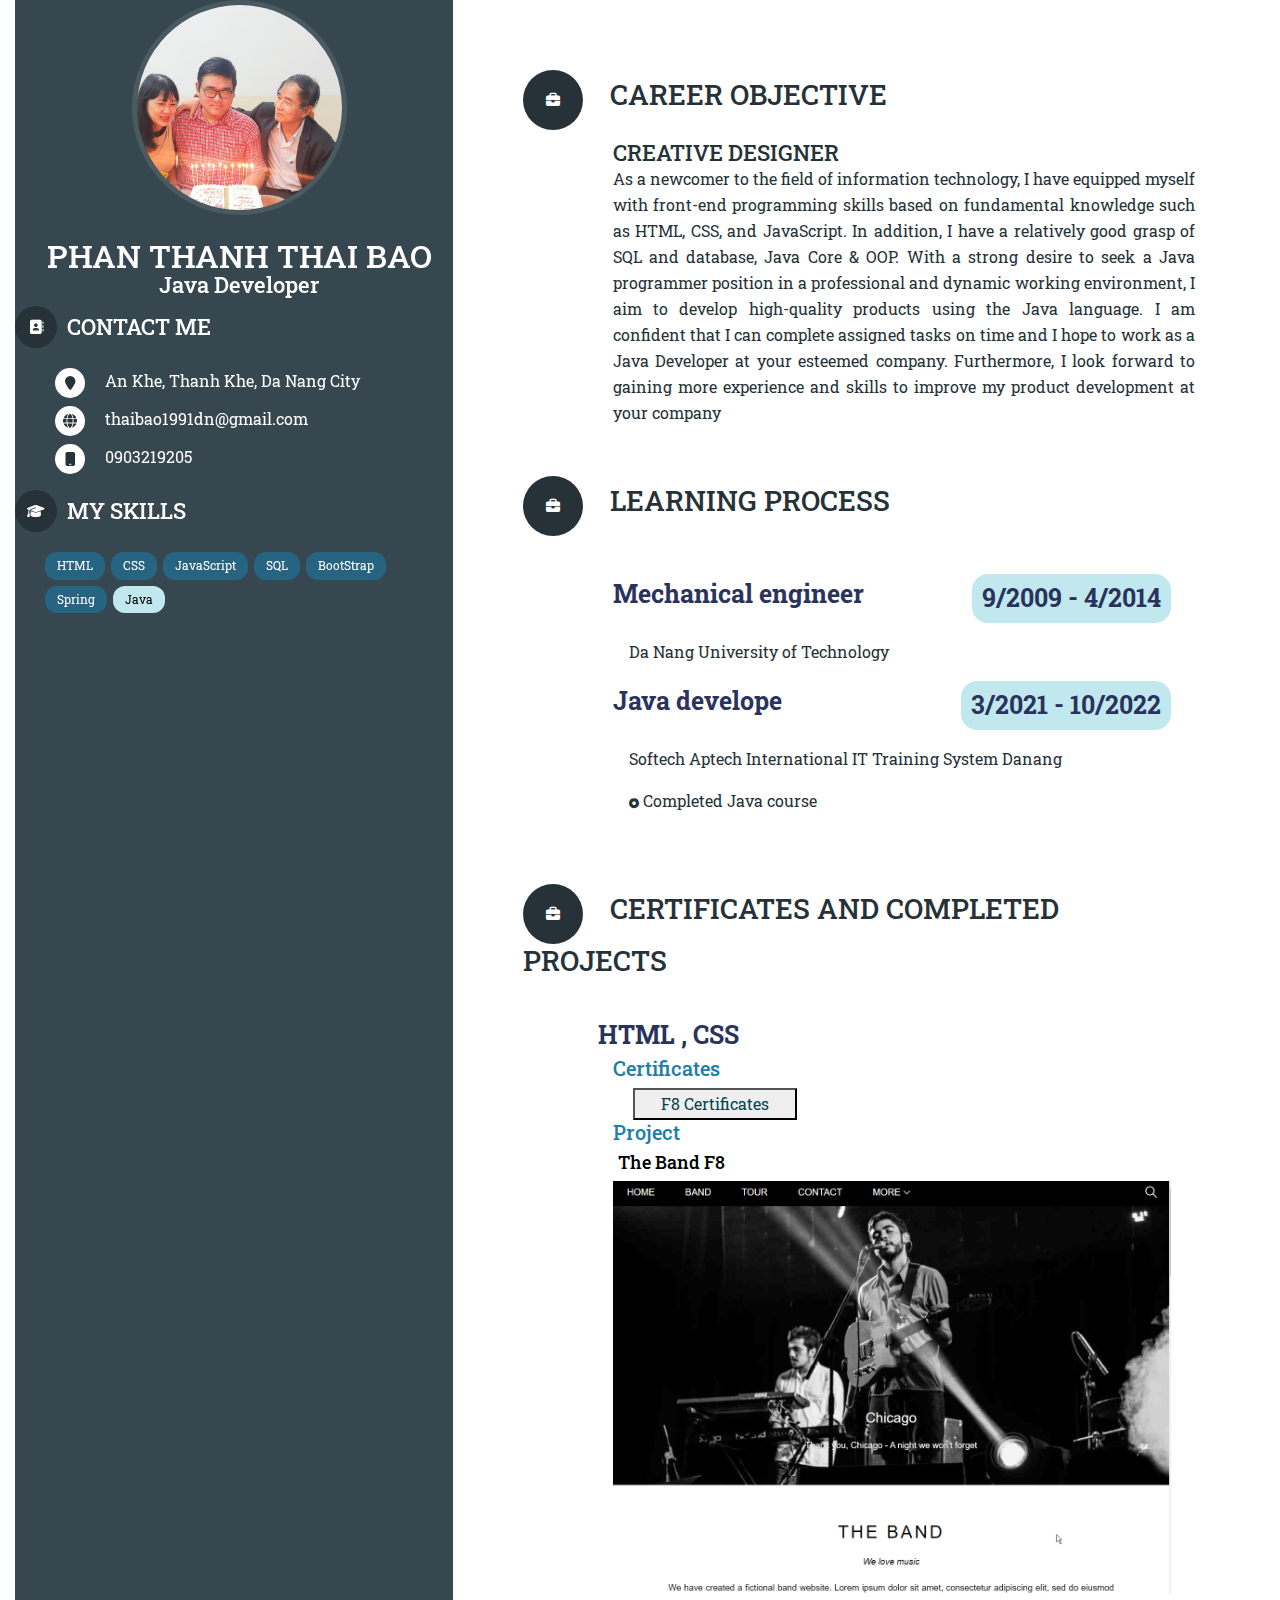
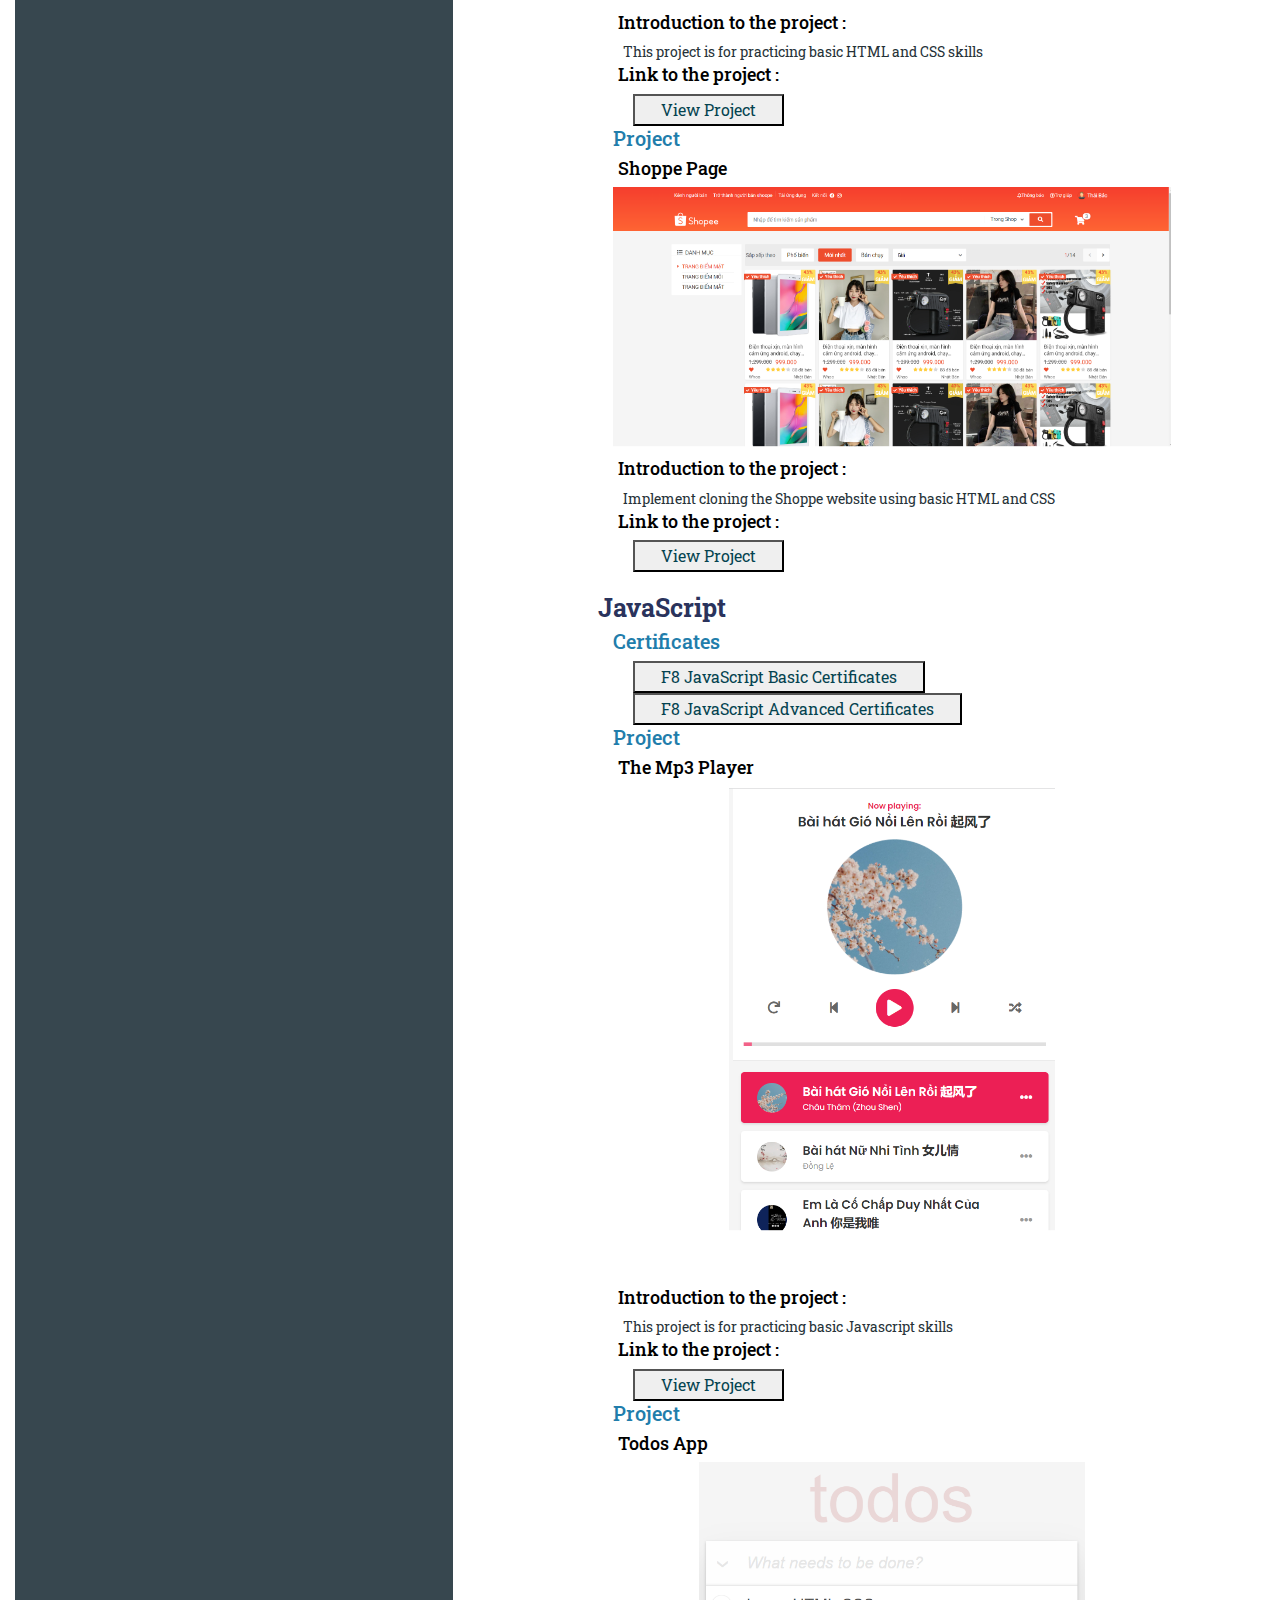
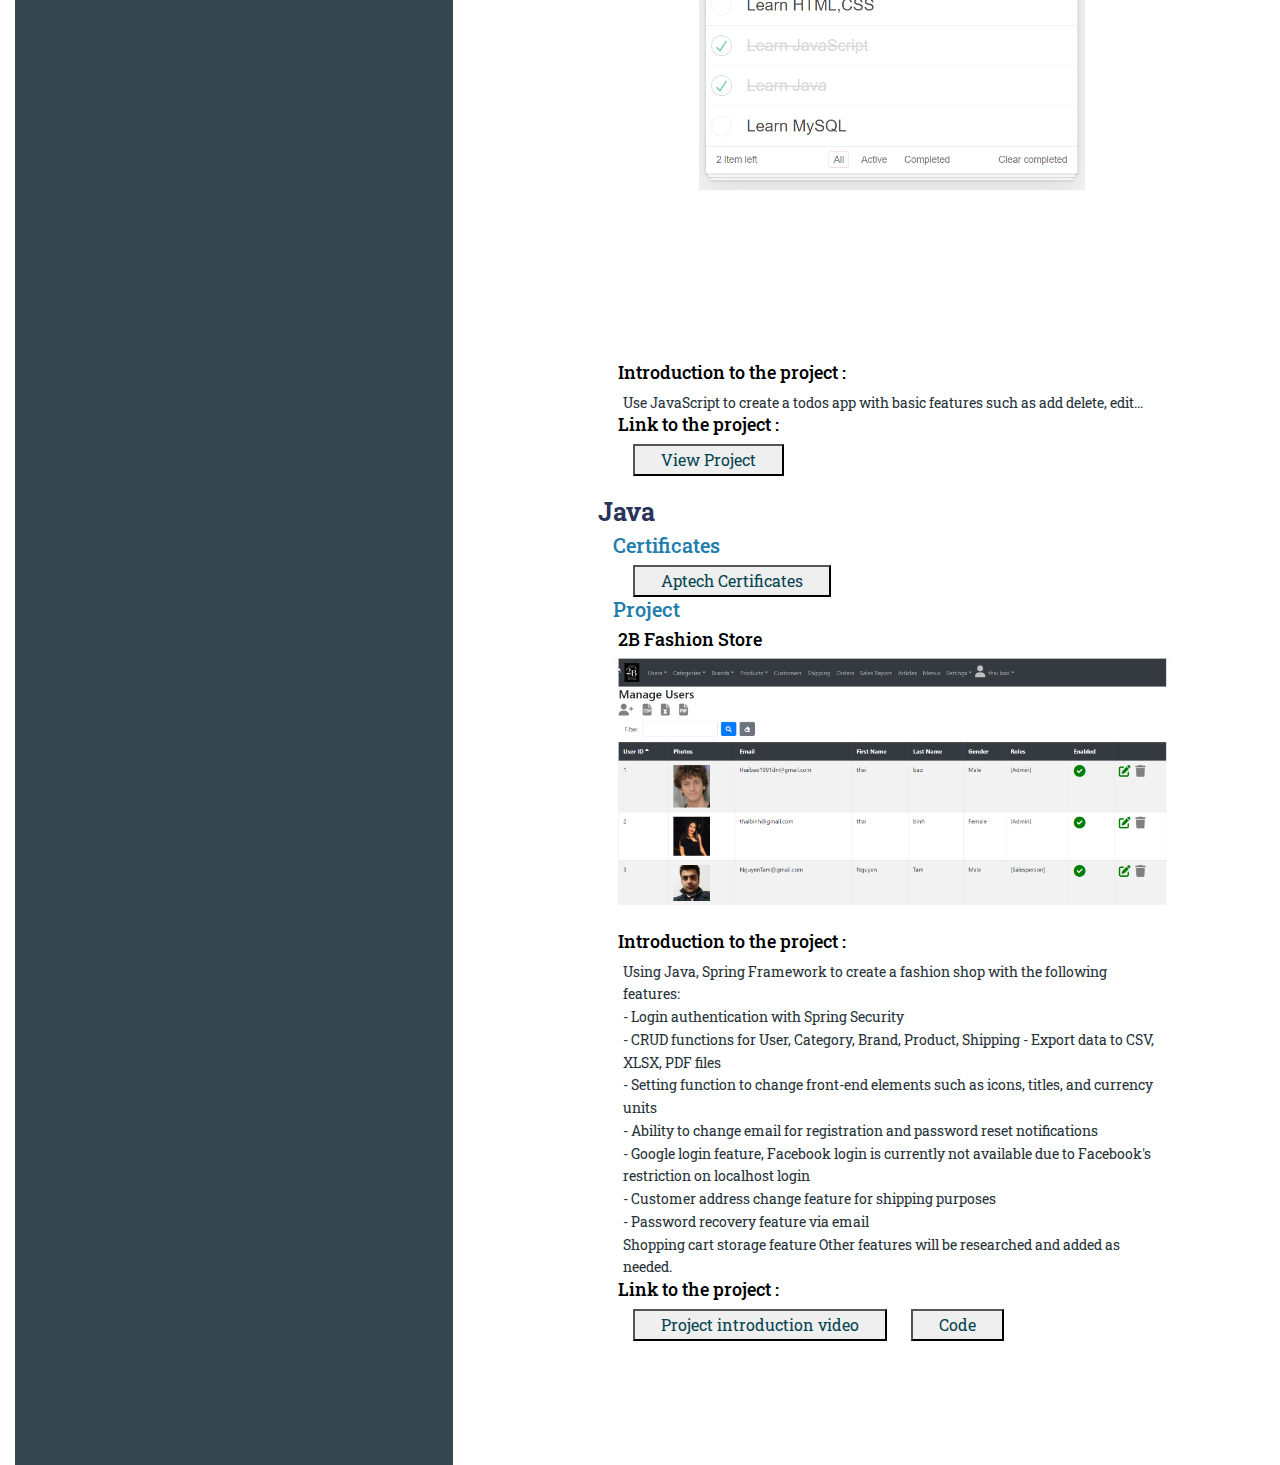
==== index.html @ ceded058 "fist commit" ====
<!DOCTYPE html>
<html lang="en">

<head>
	<meta charset="UTF-8">
	<title>Bao's CV</title>
	<!-- Load font awesome -->
	<link rel="stylesheet" href="font/fontawesome-free-6.2.0-web/css/all.min.css">
	<!-- Loat Bootstrap -->
	<link rel="stylesheet" href="https://cdn.jsdelivr.net/npm/bootstrap@4.3.1/dist/css/bootstrap.min.css"
		integrity="sha384-ggOyR0iXCbMQv3Xipma34MD+dH/1fQ784/j6cY/iJTQUOhcWr7x9JvoRxT2MZw1T" crossorigin="anonymous">
	<script src="https://cdn.jsdelivr.net/npm/popper.js@1.14.7/dist/umd/popper.min.js"
		integrity="sha384-UO2eT0CpHqdSJQ6hJty5KVphtPhzWj9WO1clHTMGa3JDZwrnQq4sF86dIHNDz0W1"
		crossorigin="anonymous"></script>
	<script src="https://cdn.jsdelivr.net/npm/bootstrap@4.3.1/dist/js/bootstrap.min.js"
		integrity="sha384-JjSmVgyd0p3pXB1rRibZUAYoIIy6OrQ6VrjIEaFf/nJGzIxFDsf4x0xIM+B07jRM"
		crossorigin="anonymous"></script>

	<!-- Load google font -->
	<link href="https://fonts.googleapis.com/css?family=Roboto+Slab:400,700" rel="stylesheet">

	<!-- Load main stylesheet -->
	<link rel="stylesheet" href="assets/css/style.css">
</head>

<body>
	<div class="container-fluid flex">
		
		<div class="sidebar">
			<div class="fixed-content">
				<div class="avatar text-center">
					<img src="assets/img/sinhnhat.jpg" width="215" height="215" alt="Thai Bao" />
					<h1 class="name">Phan Thanh Thai Bao</h1>
					<h4 class="job">Java Developer</h4>
				</div><!-- .avatar -->
	
	
				<div class="module">
					<h3 class="module__title">
						<i class="fa fa-address-book circle circle--medium"></i>
						<span>Contact Me</span>
					</h3>
					<div class="module__content">
						<ul>
							<li class="flex">
								<i class="fa fa-map-marker circle circle--small circle--white"></i>
								<div>An Khe, Thanh Khe, Da Nang City</div>
							</li>
							<li class="flex mt-2">
								<i class="fa fa-globe circle circle--small circle--white"></i>
								<div>thaibao1991dn@gmail.com</div>
							</li>
							<li class="flex mt-2">
								<i class="fa fa-mobile circle circle--small circle--white"></i>
								<div>0903219205</div>
							</li>
						</ul>
					</div>
				</div>
	
				<div class="module module--progress">
					<h3 class="module__title">
						<i class="fa fa-graduation-cap circle circle--medium"></i>
						<span>My Skills</span>
					</h3>
					<div class="program-language">
						<div class="main-language">HTML</div>
						<div class="main-language">CSS</div>
						<div class="main-language">JavaScript</div>
						<div class="main-language">SQL</div>
						<div class="main-language">BootStrap</div>
						<div class="main-language">Spring</div>
						<div class="sub-language">Java</div>
					</div>
				</div>
			</div>
		</div>
		<div class="content">
			<div class="section">
				<h2 class="section__title">
					<i class="fa fa-briefcase circle circle--large"></i>
					<span>CAREER OBJECTIVE</span>
				</h2>
				<div class="section__content">
					<div class="module">
						<h3 class="module__title">Creative Designer</h3>
						<div class="module__content">
							<p>As a newcomer to the field of information technology, I have equipped myself with
								front-end programming skills based on fundamental knowledge such as HTML, CSS, and
								JavaScript. In addition, I have a relatively good grasp of SQL and database, Java Core &
								OOP. With a strong desire to seek a Java programmer position in a professional and
								dynamic working environment, I aim to develop high-quality products using the Java
								language. I am confident that I can complete assigned tasks on time and I hope to work
								as a Java Developer at your esteemed company. Furthermore, I look forward to gaining
								more experience and skills to improve my product development at your company</p>
						</div>
					</div><!-- End .module #4 -->


				</div><!-- End .section__content -->
			</div><!-- End .section #1 -->

			<div class="section">
				<h2 class="section__title">
					<i class="fa fa-briefcase circle circle--large"></i>
					<span>LEARNING PROCESS</span>
				</h2>
				<div class="education-content-container">
					<div class="education-content">
						<div class="row education-title">
							<div class="col-7">Mechanical engineer</div>
							<div class="col-5 education-year"><span class="year">9/2009 - 4/2014</span></div>
						</div>
						<p>Da Nang University of Technology</p>
					</div>
					<div class="education-content">
						<div class="row education-title">
							<div class="col-7">Java develope</div>
							<div class="col-5 education-year"><span class="year">3/2021 - 10/2022</span></div>
						</div>
						<p>Softech Aptech International IT Training System Danang</p>
						<p><i class="fa-solid fa-circle-dot"></i> Completed Java course </p>
					</div>
				</div>
			</div>

			<div class="section">
				<h2 class="section__title">
					<i class="fa fa-briefcase circle circle--large"></i>
					<span style="text-transform: uppercase;">Certificates and completed projects</span>
				</h2>
				<div class="education-content-container">
					<div class="education-content">
						<div class="row education-title">
							<div>HTML , CSS</div>
						</div>
						<div class="Project__introduct">
							<div class="project_item">
								<h3>Certificates</h3>
								<button>
									<a target="_blank"
										href="https://drive.google.com/file/d/1OtXLAF9o2hIw2ryXWVOZ02WpqBH8-RCP/view?usp=sharing">F8
										Certificates</a>
								</button>
							</div>
							<div class="project_item">
								<h3>Project</h3>
								<h4>The Band F8</h4>
								<img src="./assets/img/F8_theband.png" alt="the band">
								<h4>Introduction to the project :</h4>
								<p>This project is for practicing basic HTML and CSS skills</p>
								<h4>Link to the project :</h4>
								<button>
									<a target="_blank" href="https://thaibao1991.github.io/w3brand/">View Project</a>
								</button>
							</div>

							<div class="project_item">
								<h3>Project</h3>
								<h4>Shoppe Page</h4>
								<img src="./assets/img/ShoppePage.png" alt="shopeePage">
								<h4>Introduction to the project :</h4>
								<p>Implement cloning the Shoppe website using basic HTML and CSS</p>
								<h4>Link to the project :</h4>
								<button>
									<a target="_blank" href="https://thaibao1991.github.io/ShopeePage/">View Project</a>
								</button>
							</div>
						</div>
					</div>

					<div class="education-content">
						<div class="row education-title">
							<div>JavaScript</div>
						</div>
						<div class="Project__introduct">
							<div class="project_item">
								<h3>Certificates</h3>
								<button>
									<a target="_blank"
										href="https://drive.google.com/file/d/15Ebl0EzCTWKs3UdRnWDMOY74V3g-kheS/view?usp=sharing">F8
										JavaScript Basic Certificates</a>
								</button>
								<button>
									<a target="_blank"
										href="https://drive.google.com/file/d/1-7eWViylsZE1eCxtmZ0doBHp7FlfKiLJ/view?usp=sharing">F8
										JavaScript Advanced Certificates</a>
								</button>
							</div>
							<div class="project_item">
								<h3>Project</h3>
								<h4>The Mp3 Player</h4>
								<img src="./assets/img/Mp3Player.png" alt="mp3 Player">
								<h4>Introduction to the project :</h4>
								<p>This project is for practicing basic Javascript skills</p>
								<h4>Link to the project :</h4>
								<button>
									<a target="_blank" href="https://thaibao1991.github.io/Mp3Music/">View Project</a>
								</button>
							</div>

							<div class="project_item">
								<h3>Project</h3>
								<h4>Todos App</h4>
								<img src="./assets/img/todosapp.png" alt="shopeePage">
								<h4>Introduction to the project :</h4>
								<p>Use JavaScript to create a todos app with basic features such as add delete, edit...
								</p>
								<h4>Link to the project :</h4>
								<button>
									<a target="_blank" href="https://thaibao1991.github.io/TodosApp/">View Project</a>
								</button>
							</div>
						</div>
					</div>

					<div class="education-content">
						<div class="row education-title">
							<div>Java</div>
						</div>
						<div class="Project__introduct">
							<div class="project_item">
								<h3>Certificates</h3>
								<button>
									<a target="_blank"
										href="https://drive.google.com/file/d/1AuEguUhUcsXWyIJ8lNH4fOeQWiJiPWKv/view?usp=sharing">Aptech Certificates</a>
								</button>
							</div>
							<div class="project_item">
								<h3>Project</h3>
								<h4>2B Fashion Store</h4>
								<img src="./assets/img/shop2b.png" alt="shop2b">
								<h4>Introduction to the project :</h4>
								<p>Using Java, Spring Framework to create a fashion shop with the following features:
									<br>
									- Login authentication with Spring Security <br>
									- CRUD functions for User, Category, Brand, Product, Shipping
									- Export data to CSV, XLSX, PDF files<br>
									- Setting function to change front-end elements such as icons, titles, and currency units<br>
									- Ability to change email for registration and password reset notifications<br>
									- Google login feature, Facebook login is currently not available due to Facebook's restriction on localhost login<br>
									- Customer address change feature for shipping purposes<br>
									- Password recovery feature via email<br>
									Shopping cart storage feature Other features will be researched and added as needed.<br>
								</p>
								<h4>Link to the project :</h4>
								<button>
									<a target="_blank" href="https://drive.google.com/file/d/1waL53M26onHL4hDvWmjnEsrnhBvND9Gd/view?usp=share_link">Project introduction video</a>
									
								</button>
								<button>
									<a target="_blank" href="https://github.com/ThaiBao1991/Shop2BProject">Code</a>
								</button>
							</div>
						</div>
					</div>

				</div>
			</div>

			<!-- <div class="section">
				<h2 class="section__title">
					<i class="fa fa-briefcase circle circle--large"></i>
					<span>Work Experience</span>
				</h2>
				<div class="section__content">
					<div class="module">
						<h3 class="module__title">Creative Designer</h3>
						<div class="module__meta">
							<span><i class="fa fa-building-o"></i>Google Inc USA</span>
							<span><i class="fa fa-calendar"></i>20 Sep 2010-Current</span>
						</div>
						<div class="module__content">
							<p>Lorem ipsum dolor sit amet, consectetur adipisicing elit, sed do eiusmod tempor incididunt ut labore et dolore magna aliqua. Ut enim ad minim veniam, quis nostrud exercitation ullamco laboris nisi ut aliquip ex ea commodo consequat.</p>
						</div>
					</div>

					<div class="module">
						<h3 class="module__title">Android Developer</h3>
						<div class="module__meta">
							<span><i class="fa fa-building-o"></i>Google Inc USA</span>
							<span><i class="fa fa-calendar"></i>20 Sep 2010-Current</span>
						</div>
						<div class="module__content">
							<p>Lorem ipsum dolor sit amet, consectetur adipisicing elit, sed do eiusmod tempor incididunt ut labore et dolore magna aliqua. Ut enim ad minim veniam, quis nostrud exercitation ullamco laboris nisi ut aliquip ex ea commodo consequat.</p>
						</div>
					</div>
				</div>
			</div> -->
			<!-- End .section #2 -->
		</div><!-- End .content -->
	</div><!-- End .wrapper -->
</body>

</html>
---- assets/css/style.css ----
body {
	line-height: 1.625;
	font-size: 16px;
	color: #263238;
	font-family: 'Roboto Slab', serif;
	-webkit-font-smoothing: antialiased;
}


*, *:before, *:after {
	box-sizing: border-box;
}
img {
	vertical-align: middle;
	max-width: 100%;
}
p {
	margin: 0 0 10px;
}

/* Helper Class */
.flex {
	display: flex;
}
.flex .middle {
	align-items: center;
}
.flex .flex--1 {
	flex: 1;
}
/* Global Layout */
.wrapper {
	max-width: 1170px;
	width: 100%;
	margin: auto;
}

.infomation{
	margin: 20px 20px;
	position: fixed;
	top: 0;
	left: 0;
	z-index: 9999;
}
.sidebar {
	width: 35%;
	background: #37474f;
	color: #fff;
	position: relative;;
}

.fixed-content{
	position: fixed;
	max-width: 35%;
}

.content {
	width: 65%;
	padding: 70px;
}
CSS cho phần Avatar

/* Avatar */
.avatar {
	text-align: center;
	padding: 60px 0;
	background: #263238;
}
.avatar img {
	border-radius: 50%;
	border: 5px solid rgba(255, 255, 255, .1);
}
.avatar h1 {
	font-size: 32px;
	text-transform: uppercase;
	margin: 25px 0 0;
	line-height: 1;
}
.avatar h4 {
	font-size: 22px;
}
CSS cho phần module và các phần còn lại

/* Module */
.sidebar .module {
	padding: 0 45px;
	margin-top: 50px;
}
.sidebar .module:last-child {
	margin-bottom: 50px;
}
.module__title {
	font-size: 22px;
	text-transform: uppercase;
	display: flex;
	align-items: center;
	margin-bottom: 20px;
}
.module__meta {
	font-size: 14px;
	color: #90a4ae;
	margin-bottom: 20px;
}

.module__content p{
	text-align: justify;
}

.program-language {
	display: flex;
	flex-wrap: wrap;
	padding: 0 30px;
	margin-top: 20px;
  }

.main-language,
.sub-language,
.main-skills,
.sub-skills {
  background-color: #266482;
  border-radius: 12px;
  padding: 4px 12px;
  margin-right: 6px;
  font-size: 12px;
  margin-bottom: 6px;
}

.sub-language,
.sub-skills {
  background-color: #c1e8ef;
  color: black;
}

.module__meta i {
	margin-right: 10px;
}
.module__meta span {
	margin-right: 20px;
}
.module__title .circle {
	margin-right: 10px;
}
.circle {
	font-size: 14px;
	color: #fff;
	background: #263238;
	border-radius: 50%;
	text-align: center;
	margin-right: 20px;
}
.circle.circle--large {
	width: 60px;
	height: 60px;
	line-height: 60px;
}
.circle.circle--medium {
	width: 42px;
	height: 42px;
	line-height: 42px;
}
.circle.circle--small {
	width: 30px;
	height: 30px;
	line-height: 30px;
}
.circle.circle--white {
	background: #fff;
	color: #263238;
}

/* Progress bar */
.progress-bar,
.progress-bar span {
	height: 6px;
	background: #fff;
	border-radius: 6px;
	display: block;
}
.progress-bar span {
	background: #263238;
}
.module--progress li {
	margin-bottom: 20px;
}

/* Section */
.section:not(.last-child) {
	margin-bottom: 50px;
}
.section__title {
	font-size: 28px;
	text-transform: uppercase;
	margin: 0 0 10px;
}
.section__content {
	padding-left: 90px;
}
.content .module:not(:first-child) {
	margin-top: 50px;
}
.content .module__title {
	margin-bottom: 0;
}

.education-content-container {
	padding: 10px 24px 4px 90px;
	margin-top: 12px;
  }
  .education-content {
	padding-left: 0;
  }
  .education-title {
	font-weight: 700;
	color: #2a335c;
	margin-top: 16px;
	font-size: 25px;
  }
  .education-content p {
	margin: 16px;
  }
  .education-content i {
	font-size: 10px;
  }
  .education-year {
	text-align: right;
  }
  .year {
	background-color: #c1e8ef;
	display: inline-block;
	padding: 4px 10px;
	border-radius: 16px;
  }
/* Language */
.lang {
	justify-content: space-between;
}
.lang__content {
	text-align: center;
}
.lang__content h4 {
	text-transform: uppercase;
	margin-top: 15px;
}

.Project__introduct .project_item h3{
	font-size: 20px;
	color: #217dab;
}
.Project__introduct .project_item h4{
	font-size: 18px;
	color: black;
	margin-left: 5px;
}
.Project__introduct .project_item a{
	color: #044350;
	padding: 0 20px;
}

.Project__introduct .project_item img{
	width: 100%;
	max-height: 500px;
	object-fit: contain;
}

.Project__introduct .project_item p{
	font-size: 14px;
	padding: 0px;
	margin: 0px 10px;
}

.project_item button {
	margin-left: 20px;
}
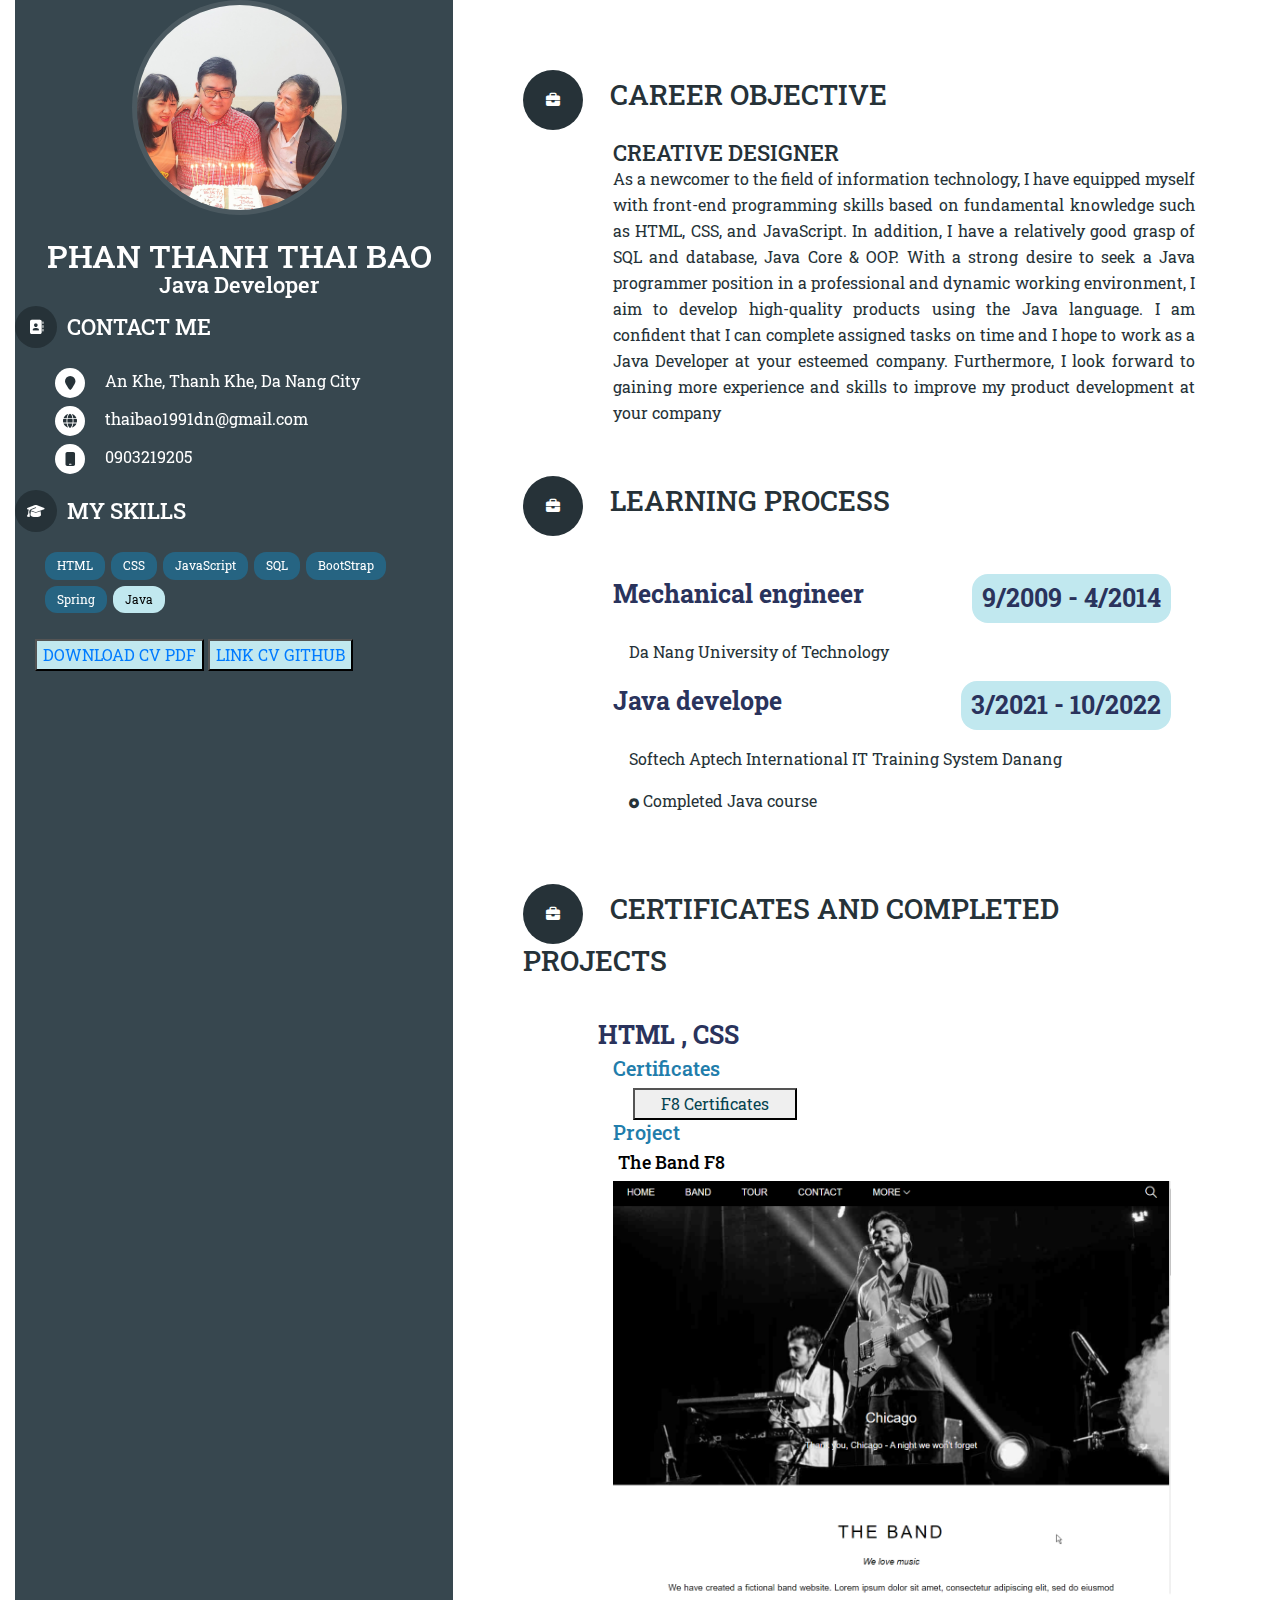
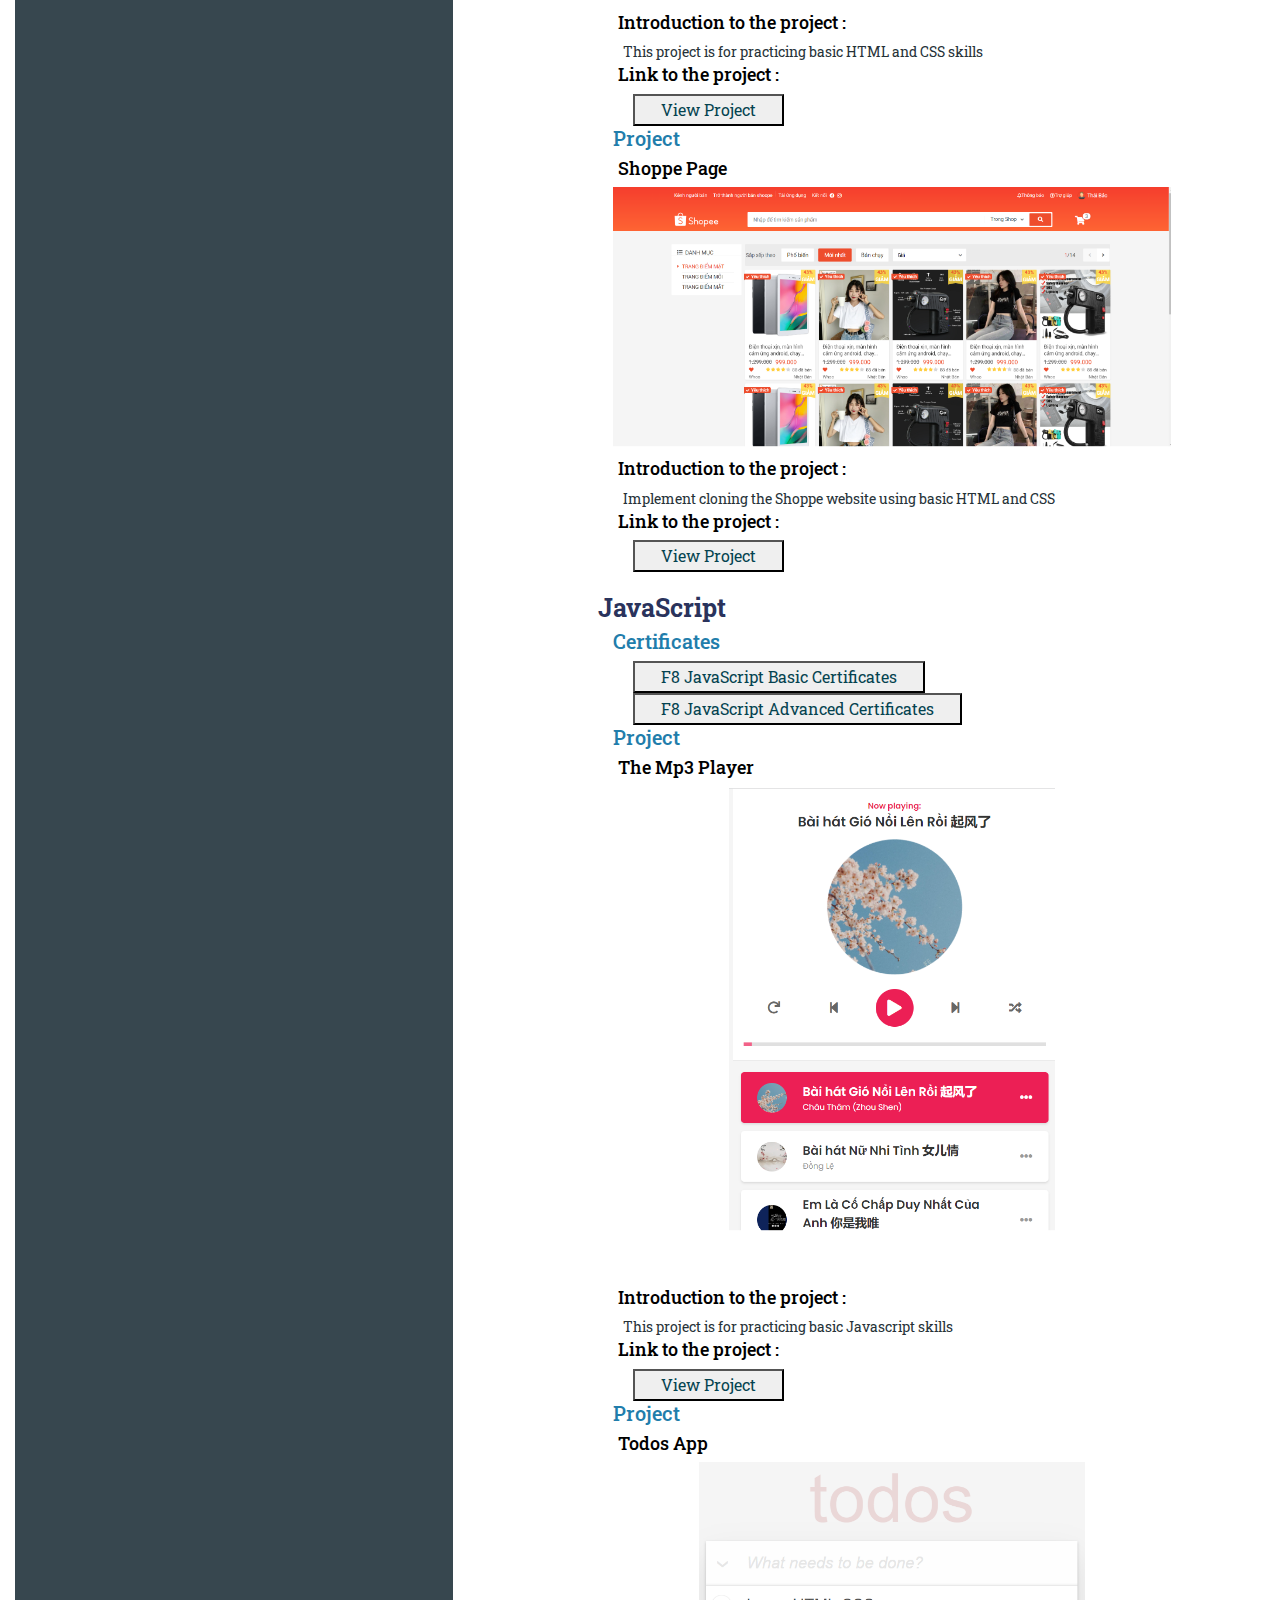
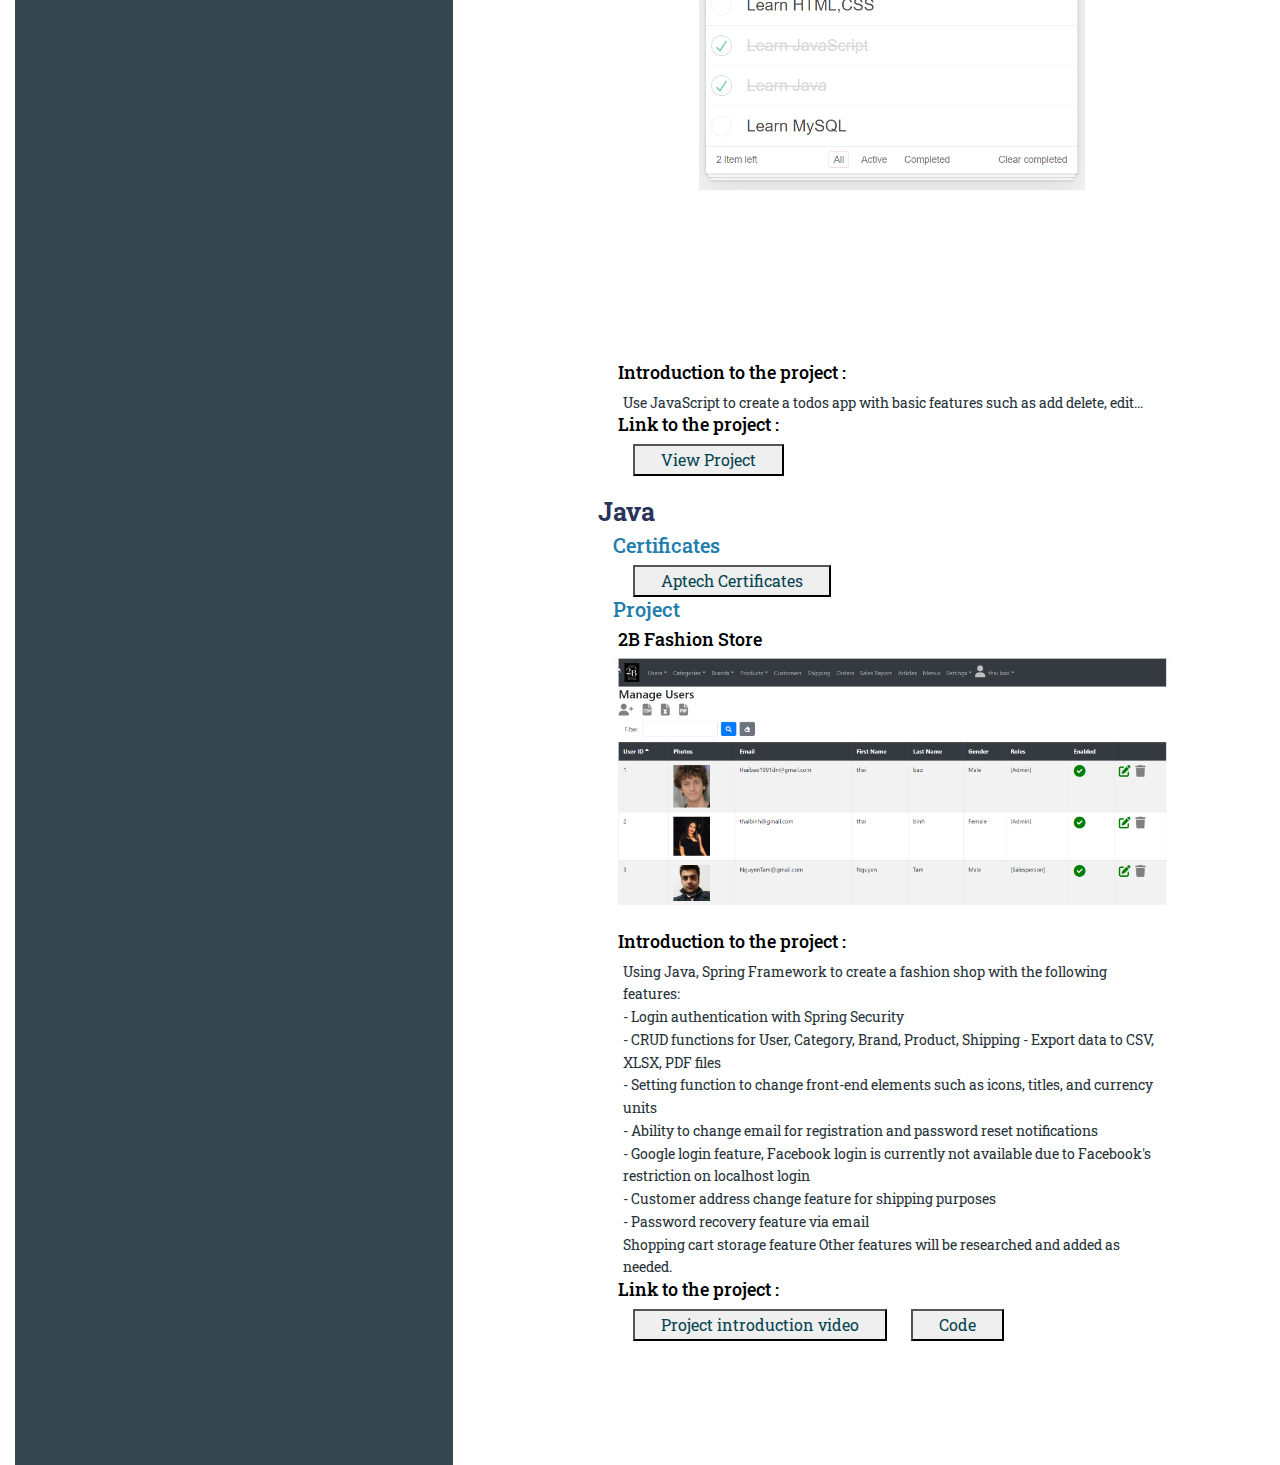
==== commit e35ae835: "updatelinkCV1" ====
--- a/index.html
+++ b/index.html
@@ -73,6 +73,16 @@
 						<div class="sub-language">Java</div>
 					</div>
 				</div>
+				<div class="CV-download">
+					<button>
+						<a href="">DOWNLOAD CV PDF</a>
+					</button>
+
+					<button>
+						<a href="https://thaibao1991.github.io/BaoCV/">LINK CV GITHUB</a>
+					</button>
+				</div>
+				
 			</div>
 		</div>
 		<div class="content">
--- a/assets/css/style.css
+++ b/assets/css/style.css
@@ -53,6 +53,14 @@
 .fixed-content{
 	position: fixed;
 	max-width: 35%;
+}
+
+.CV-download {
+	padding: 20px;
+}
+
+.CV-download button{
+	background-color: #c1e8ef;
 }
 
 .content {
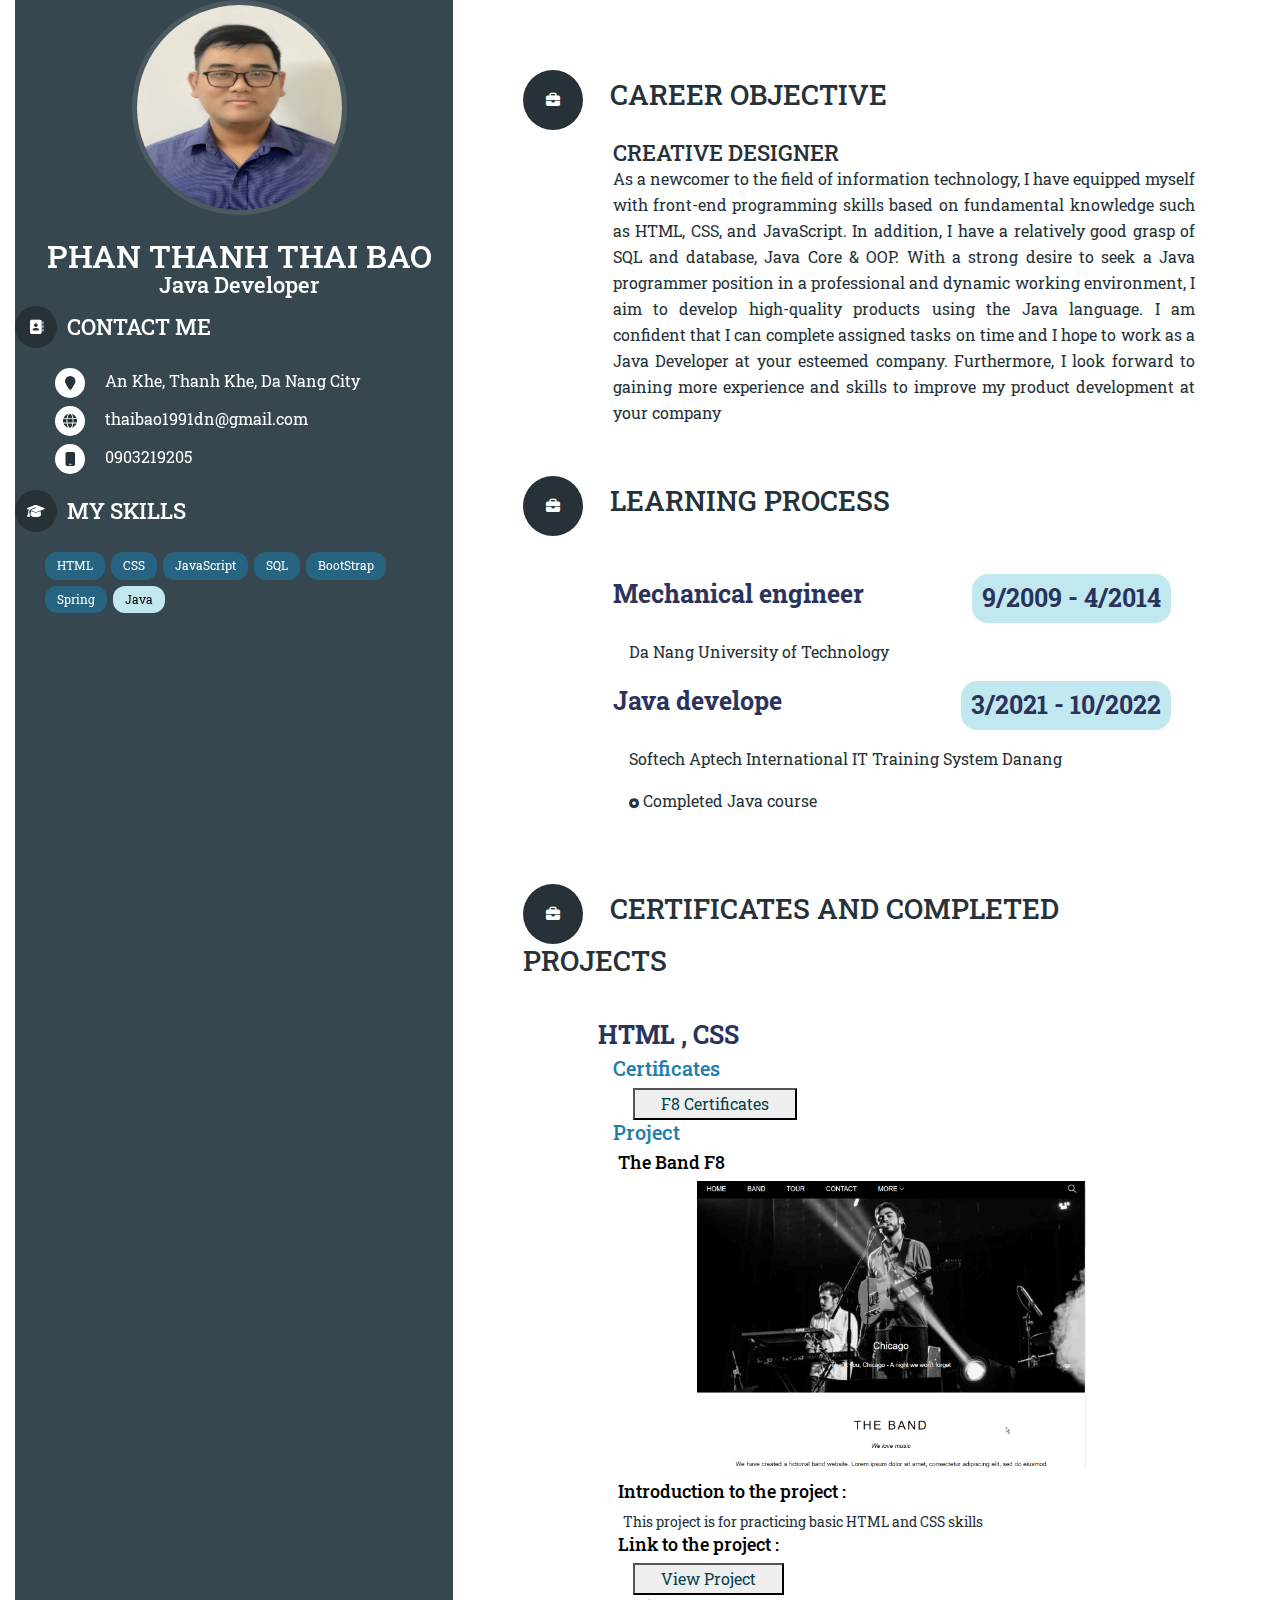
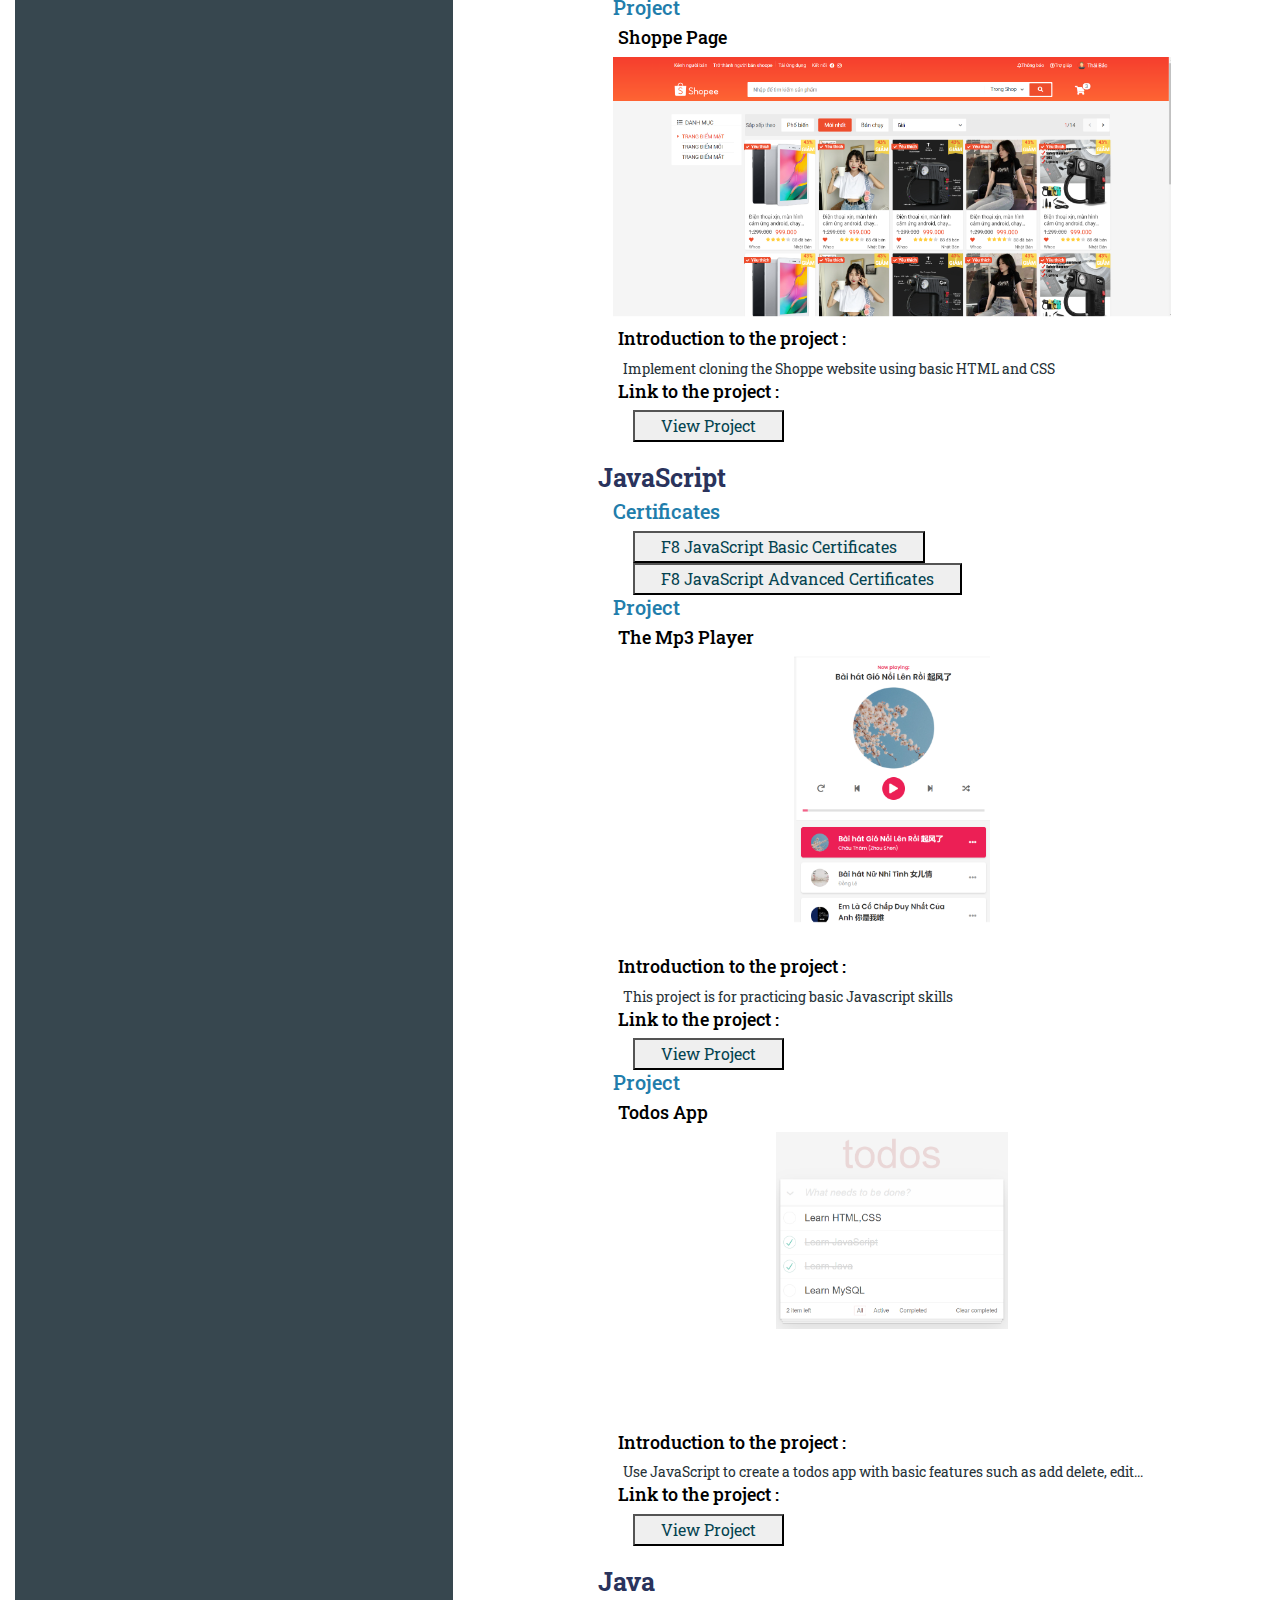
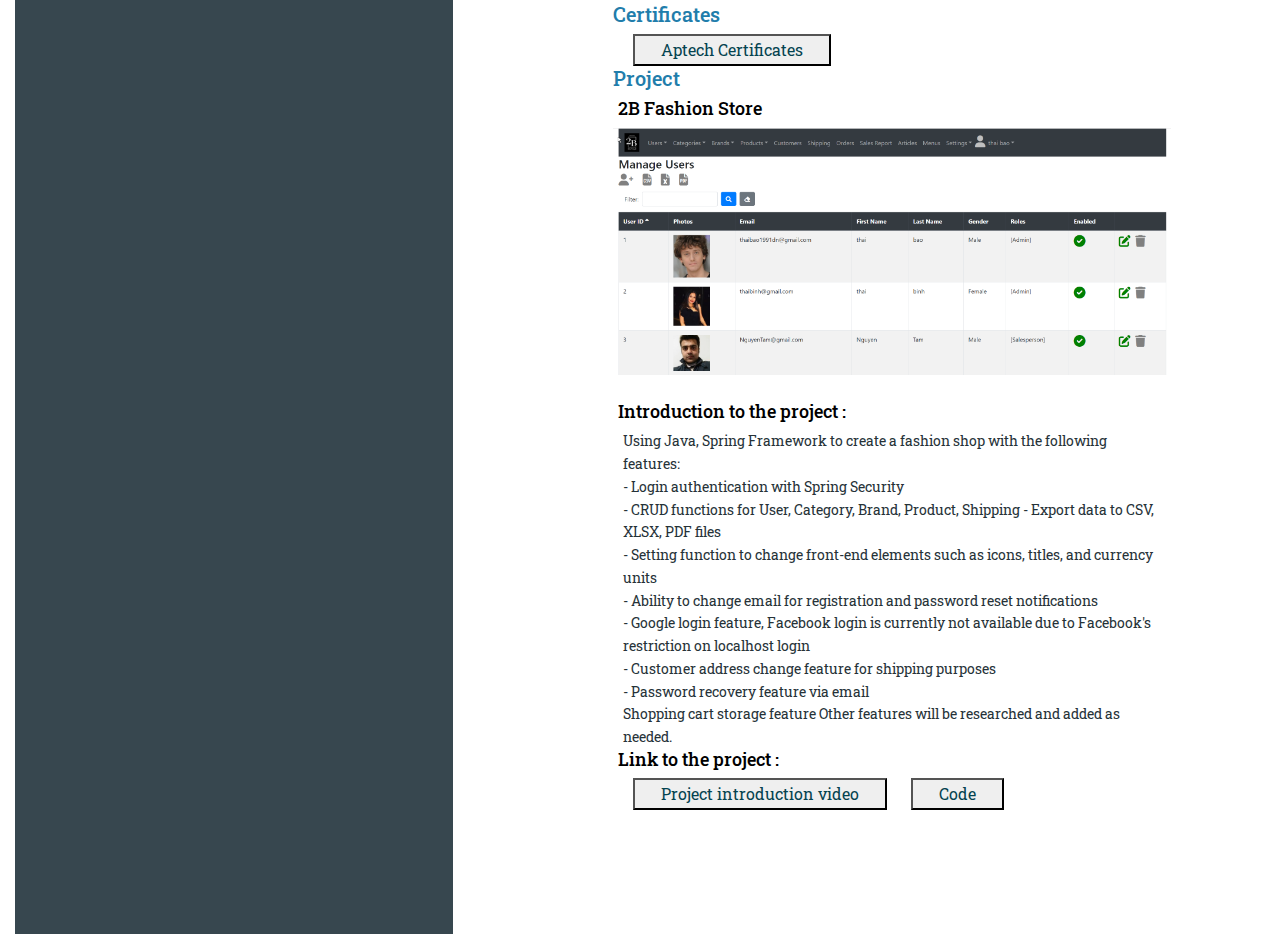
==== commit 849d4bcd: "add avatar" ====
--- a/index.html
+++ b/index.html
@@ -29,7 +29,7 @@
 		<div class="sidebar">
 			<div class="fixed-content">
 				<div class="avatar text-center">
-					<img src="assets/img/sinhnhat.jpg" width="215" height="215" alt="Thai Bao" />
+					<img src="assets/img/avatar.jpg" width="215" height="215" alt="Thai Bao" />
 					<h1 class="name">Phan Thanh Thai Bao</h1>
 					<h4 class="job">Java Developer</h4>
 				</div><!-- .avatar -->
@@ -72,17 +72,7 @@
 						<div class="main-language">Spring</div>
 						<div class="sub-language">Java</div>
 					</div>
-				</div>
-				<div class="CV-download">
-					<button>
-						<a href="">DOWNLOAD CV PDF</a>
-					</button>
-
-					<button>
-						<a href="https://thaibao1991.github.io/BaoCV/">LINK CV GITHUB</a>
-					</button>
-				</div>
-				
+				</div>				
 			</div>
 		</div>
 		<div class="content">
--- a/assets/css/style.css
+++ b/assets/css/style.css
@@ -267,7 +267,7 @@
 
 .Project__introduct .project_item img{
 	width: 100%;
-	max-height: 500px;
+	max-height: 300px;
 	object-fit: contain;
 }
 
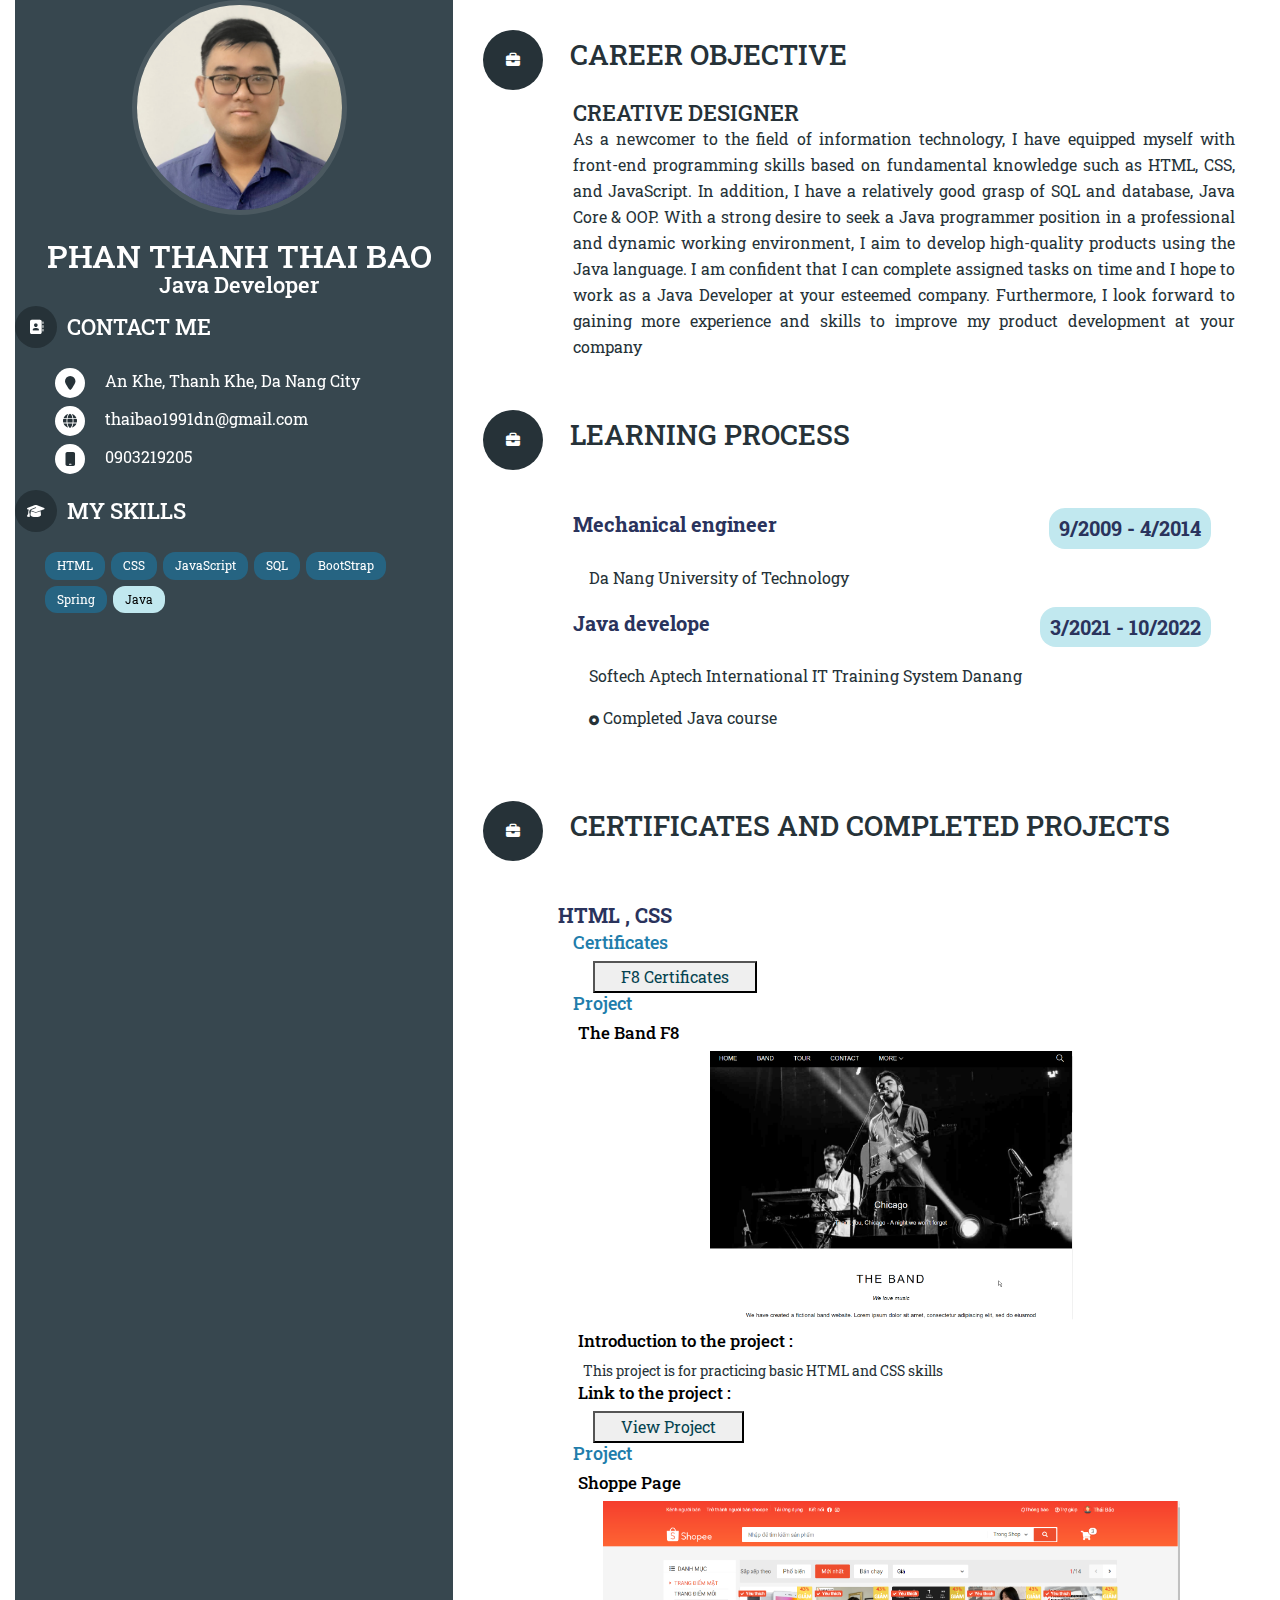
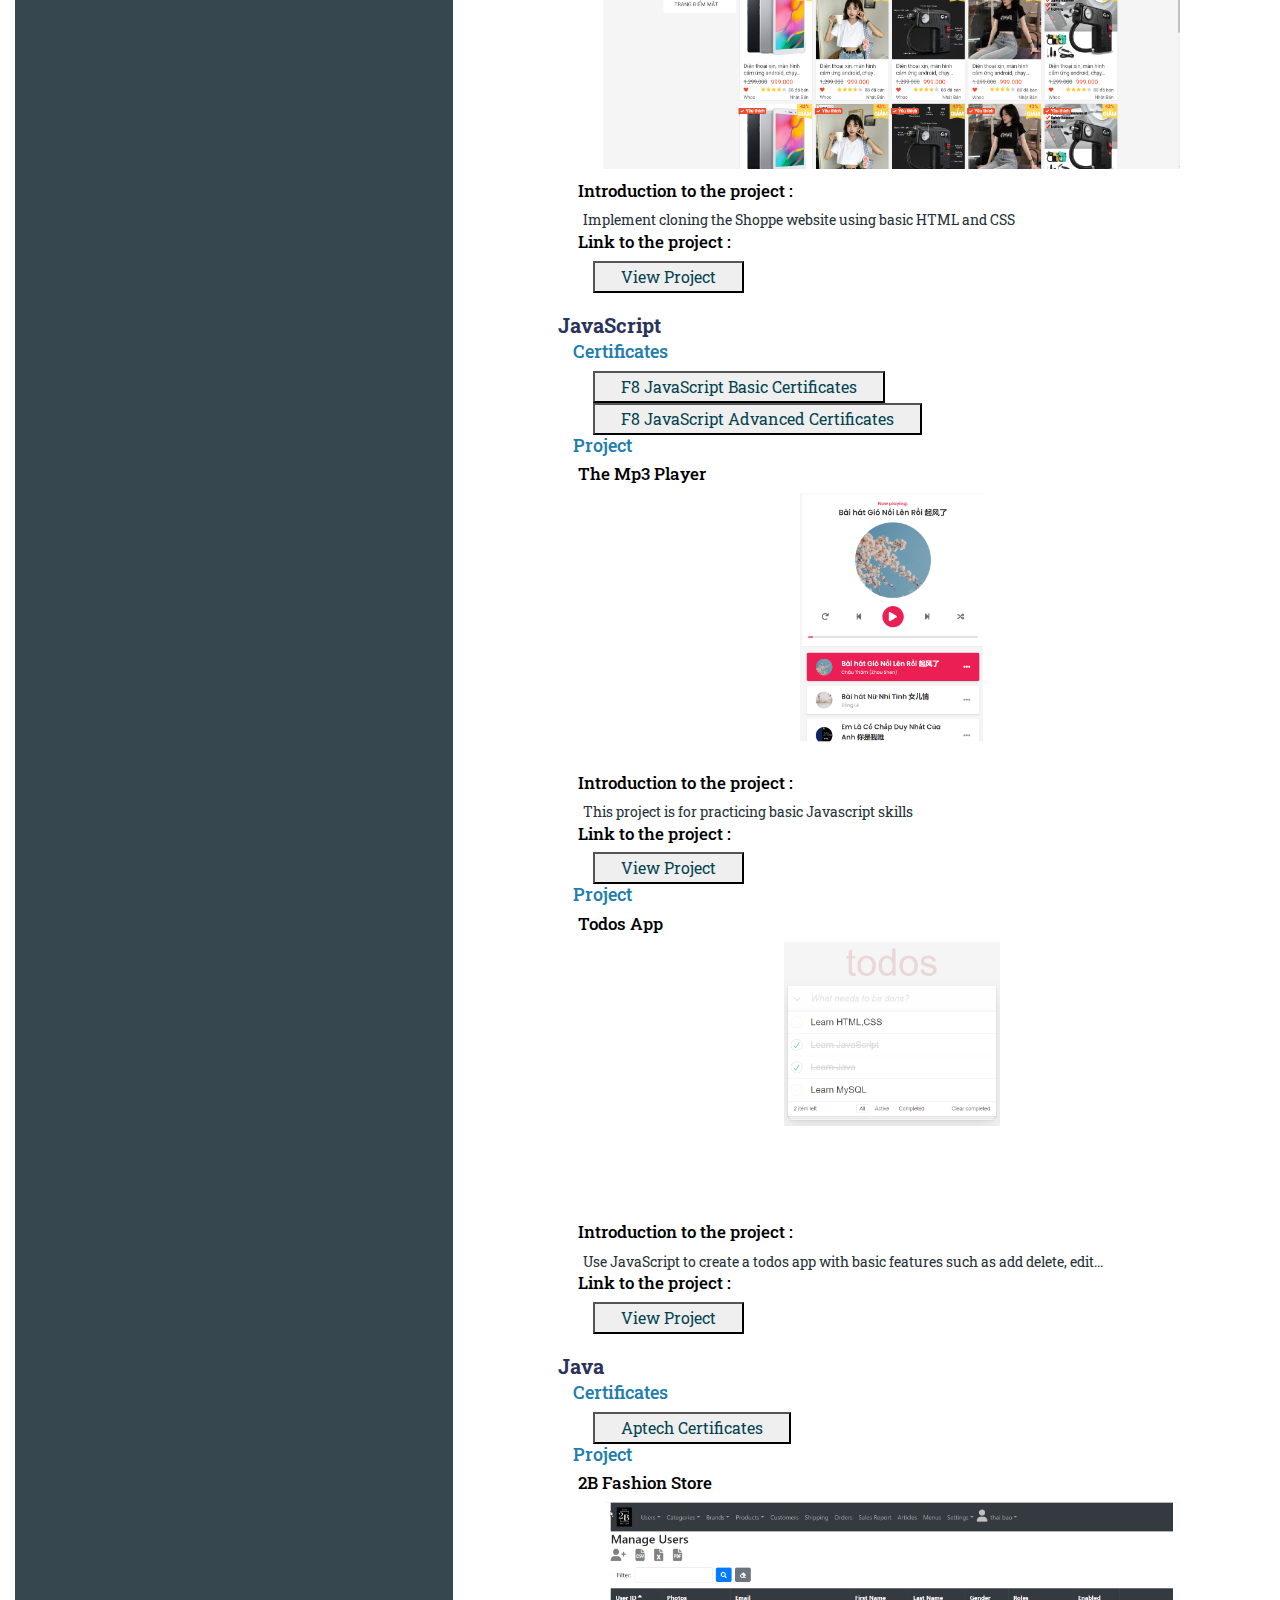
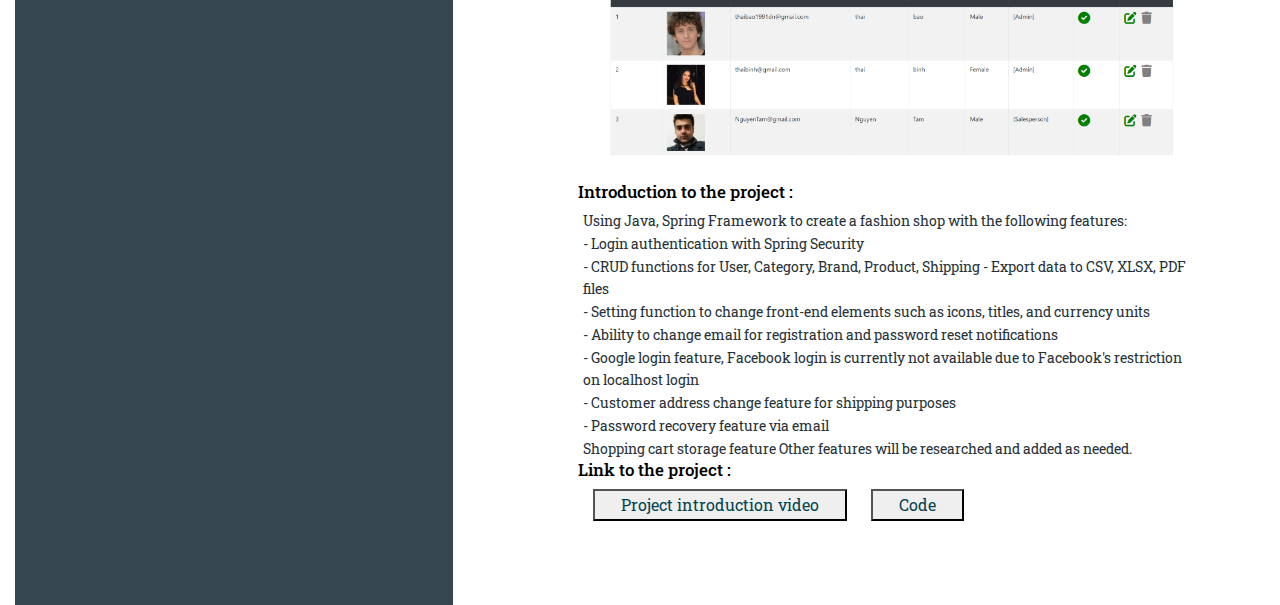
==== commit f2095f61: "change avatar size" ====
--- a/index.html
+++ b/index.html
@@ -29,7 +29,7 @@
 		<div class="sidebar">
 			<div class="fixed-content">
 				<div class="avatar text-center">
-					<img src="assets/img/avatar.jpg" width="215" height="215" alt="Thai Bao" />
+					<img src="assets/img/anh2.jpg" width="215" height="215" alt="Thai Bao" />
 					<h1 class="name">Phan Thanh Thai Bao</h1>
 					<h4 class="job">Java Developer</h4>
 				</div><!-- .avatar -->
--- a/assets/css/style.css
+++ b/assets/css/style.css
@@ -65,7 +65,7 @@
 
 .content {
 	width: 65%;
-	padding: 70px;
+	padding: 30px;
 }
 CSS cho phần Avatar
 
@@ -78,6 +78,7 @@
 .avatar img {
 	border-radius: 50%;
 	border: 5px solid rgba(255, 255, 255, .1);
+	object-fit: cover;
 }
 .avatar h1 {
 	font-size: 32px;
@@ -222,7 +223,7 @@
 	font-weight: 700;
 	color: #2a335c;
 	margin-top: 16px;
-	font-size: 25px;
+	font-size: 20px;
   }
   .education-content p {
 	margin: 16px;
@@ -252,11 +253,11 @@
 }
 
 .Project__introduct .project_item h3{
-	font-size: 20px;
+	font-size: 18px;
 	color: #217dab;
 }
 .Project__introduct .project_item h4{
-	font-size: 18px;
+	font-size: 17px;
 	color: black;
 	margin-left: 5px;
 }
@@ -267,7 +268,7 @@
 
 .Project__introduct .project_item img{
 	width: 100%;
-	max-height: 300px;
+	max-height: 280px;
 	object-fit: contain;
 }
 
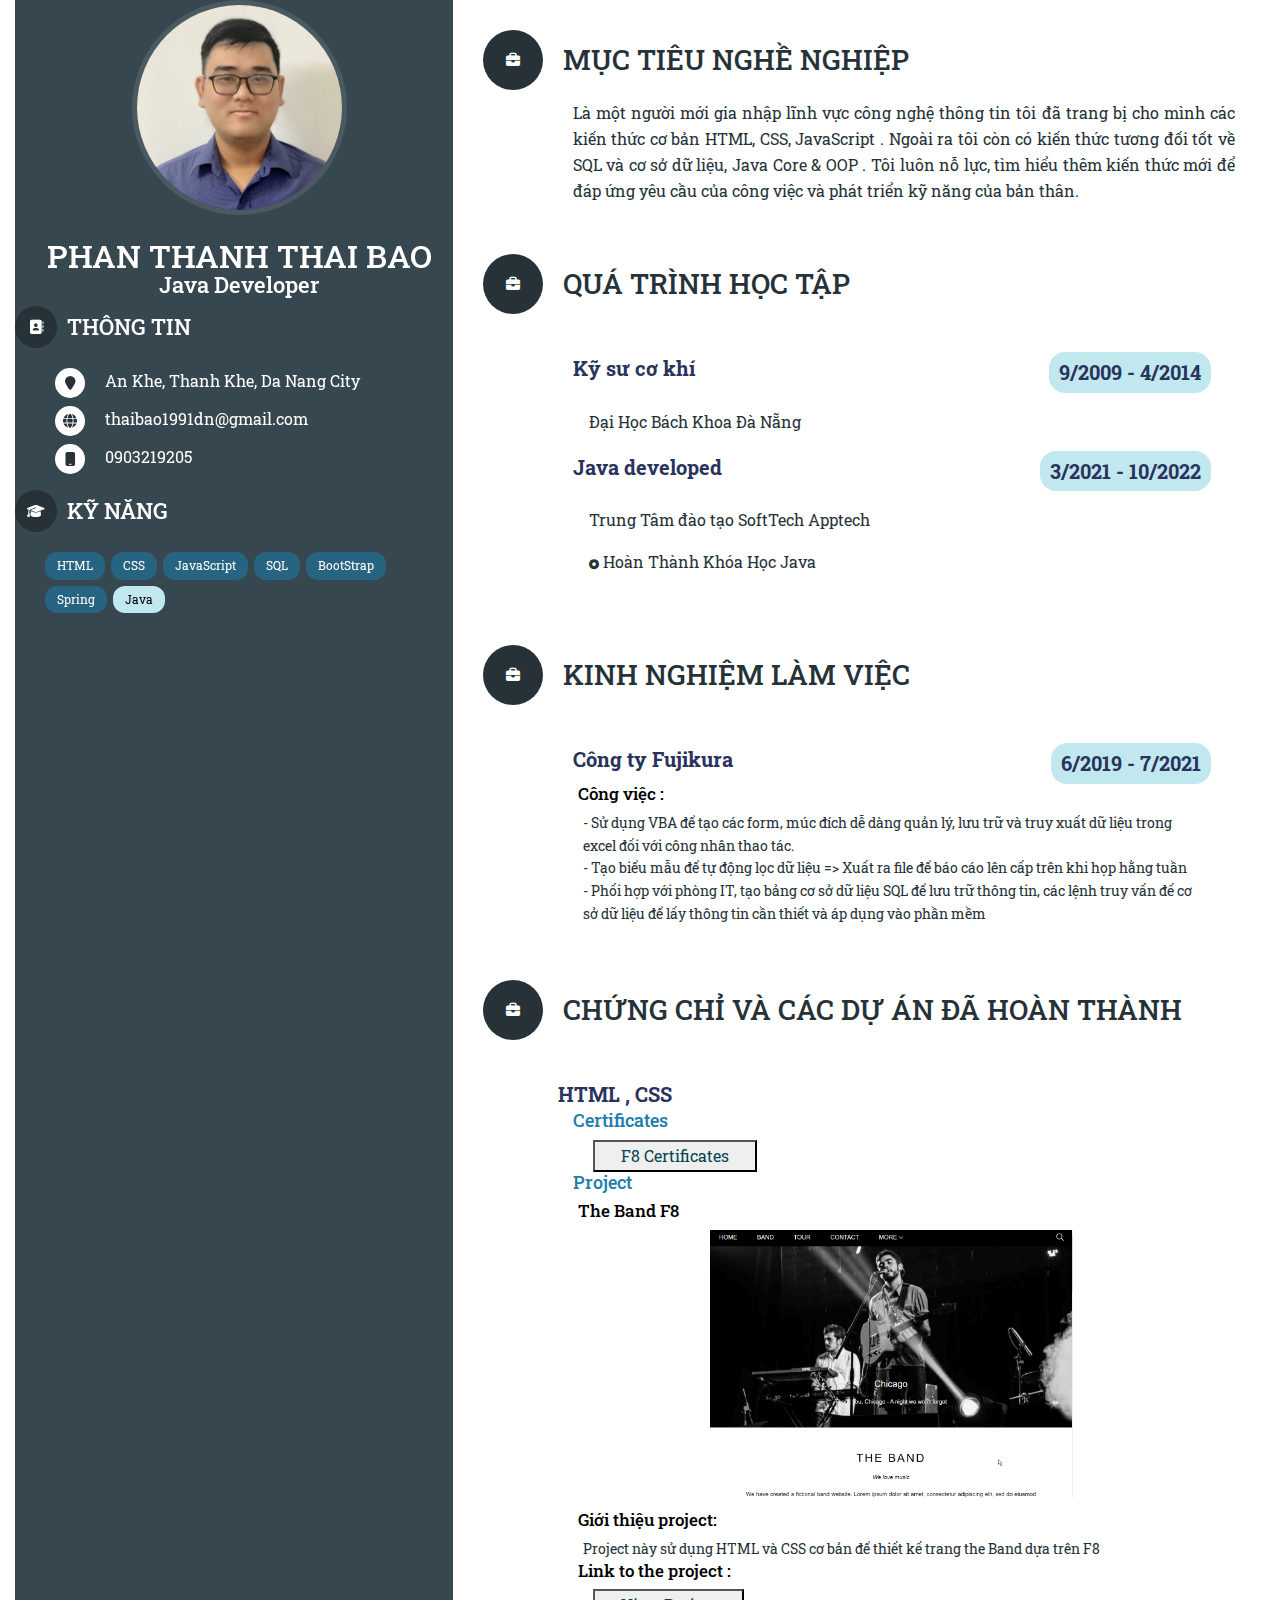
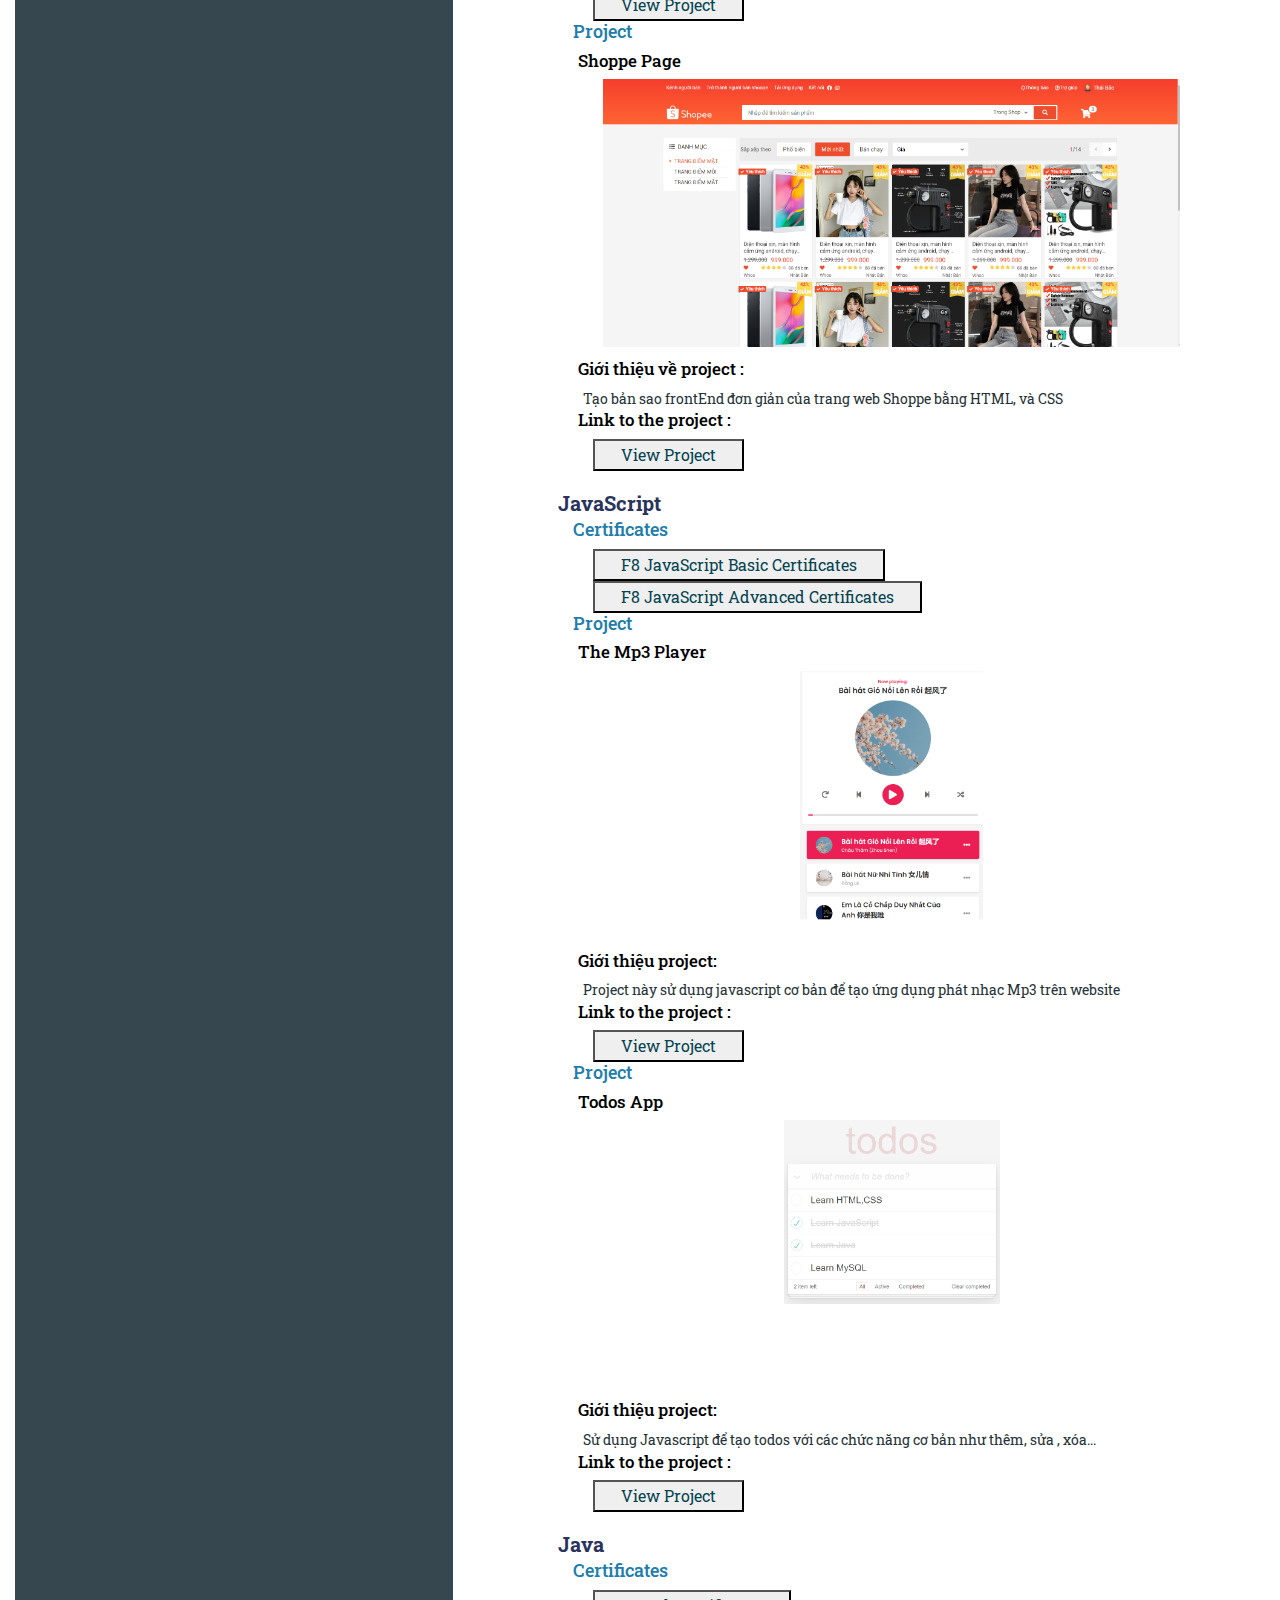
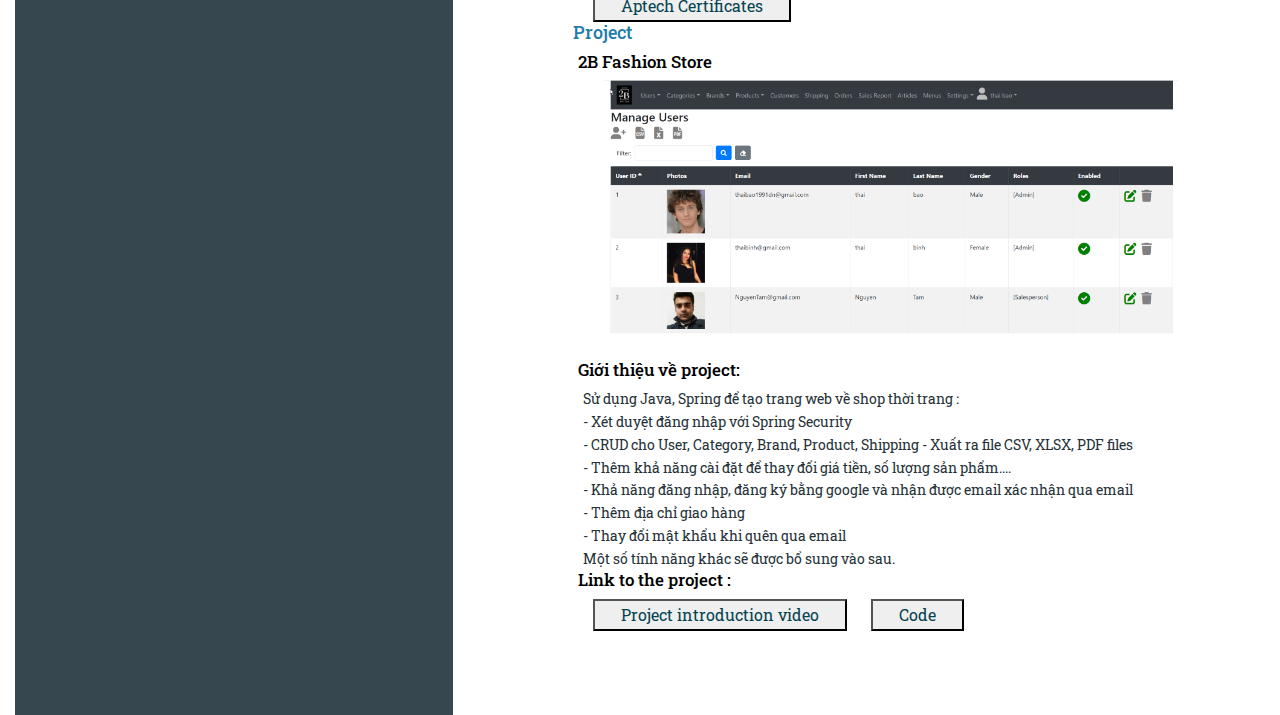
==== commit 3cc7da56: "change cv" ====
--- a/index.html
+++ b/index.html
@@ -1,11 +1,11 @@
 <!DOCTYPE html>
-<html lang="en">
+<html lang="vie">
 
 <head>
 	<meta charset="UTF-8">
 	<title>Bao's CV</title>
 	<!-- Load font awesome -->
-	<link rel="stylesheet" href="font/fontawesome-free-6.2.0-web/css/all.min.css">
+	<link rel="stylesheet" href="../font/fontawesome-free-6.2.0-web/css/all.min.css">
 	<!-- Loat Bootstrap -->
 	<link rel="stylesheet" href="https://cdn.jsdelivr.net/npm/bootstrap@4.3.1/dist/css/bootstrap.min.css"
 		integrity="sha384-ggOyR0iXCbMQv3Xipma34MD+dH/1fQ784/j6cY/iJTQUOhcWr7x9JvoRxT2MZw1T" crossorigin="anonymous">
@@ -20,25 +20,25 @@
 	<link href="https://fonts.googleapis.com/css?family=Roboto+Slab:400,700" rel="stylesheet">
 
 	<!-- Load main stylesheet -->
-	<link rel="stylesheet" href="assets/css/style.css">
+	<link rel="stylesheet" href="../assets/css/style.css">
 </head>
 
 <body>
 	<div class="container-fluid flex">
-		
+
 		<div class="sidebar">
 			<div class="fixed-content">
 				<div class="avatar text-center">
-					<img src="assets/img/anh2.jpg" width="215" height="215" alt="Thai Bao" />
+					<img src="../assets/img/avatar.jpg" width="215" height="215" alt="Thai Bao" />
 					<h1 class="name">Phan Thanh Thai Bao</h1>
 					<h4 class="job">Java Developer</h4>
 				</div><!-- .avatar -->
-	
-	
+
+
 				<div class="module">
 					<h3 class="module__title">
 						<i class="fa fa-address-book circle circle--medium"></i>
-						<span>Contact Me</span>
+						<span>Thông Tin</span>
 					</h3>
 					<div class="module__content">
 						<ul>
@@ -57,11 +57,11 @@
 						</ul>
 					</div>
 				</div>
-	
+
 				<div class="module module--progress">
 					<h3 class="module__title">
 						<i class="fa fa-graduation-cap circle circle--medium"></i>
-						<span>My Skills</span>
+						<span>Kỹ Năng</span>
 					</h3>
 					<div class="program-language">
 						<div class="main-language">HTML</div>
@@ -72,27 +72,22 @@
 						<div class="main-language">Spring</div>
 						<div class="sub-language">Java</div>
 					</div>
-				</div>				
+				</div>
 			</div>
 		</div>
 		<div class="content">
 			<div class="section">
 				<h2 class="section__title">
 					<i class="fa fa-briefcase circle circle--large"></i>
-					<span>CAREER OBJECTIVE</span>
+					<span>MỤC TIÊU NGHỀ NGHIỆP</span>
 				</h2>
 				<div class="section__content">
 					<div class="module">
-						<h3 class="module__title">Creative Designer</h3>
 						<div class="module__content">
-							<p>As a newcomer to the field of information technology, I have equipped myself with
-								front-end programming skills based on fundamental knowledge such as HTML, CSS, and
-								JavaScript. In addition, I have a relatively good grasp of SQL and database, Java Core &
-								OOP. With a strong desire to seek a Java programmer position in a professional and
-								dynamic working environment, I aim to develop high-quality products using the Java
-								language. I am confident that I can complete assigned tasks on time and I hope to work
-								as a Java Developer at your esteemed company. Furthermore, I look forward to gaining
-								more experience and skills to improve my product development at your company</p>
+							<p>Là một người mới gia nhập lĩnh vực công nghệ thông tin tôi đã trang bị cho mình các kiến
+								thức cơ bản HTML, CSS, JavaScript . Ngoài ra tôi còn có kiến thức tương đối tốt về SQL
+								và cơ sở dữ liệu, Java Core & OOP . Tôi luôn nỗ lực, tìm hiểu thêm kiến thức mới để đáp
+								ứng yêu cầu của công việc và phát triển kỹ năng của bản thân.</p>
 						</div>
 					</div><!-- End .module #4 -->
 
@@ -103,23 +98,23 @@
 			<div class="section">
 				<h2 class="section__title">
 					<i class="fa fa-briefcase circle circle--large"></i>
-					<span>LEARNING PROCESS</span>
+					<span>QUÁ TRÌNH HỌC TẬP</span>
 				</h2>
 				<div class="education-content-container">
 					<div class="education-content">
 						<div class="row education-title">
-							<div class="col-7">Mechanical engineer</div>
+							<div class="col-7">Kỹ sư cơ khí</div>
 							<div class="col-5 education-year"><span class="year">9/2009 - 4/2014</span></div>
 						</div>
-						<p>Da Nang University of Technology</p>
-					</div>
-					<div class="education-content">
-						<div class="row education-title">
-							<div class="col-7">Java develope</div>
+						<p>Đại Học Bách Khoa Đà Nẵng</p>
+					</div>
+					<div class="education-content">
+						<div class="row education-title">
+							<div class="col-7">Java developed</div>
 							<div class="col-5 education-year"><span class="year">3/2021 - 10/2022</span></div>
 						</div>
-						<p>Softech Aptech International IT Training System Danang</p>
-						<p><i class="fa-solid fa-circle-dot"></i> Completed Java course </p>
+						<p>Trung Tâm đào tạo SoftTech Apptech</p>
+						<p><i class="fa-solid fa-circle-dot"></i> Hoàn Thành Khóa Học Java</p>
 					</div>
 				</div>
 			</div>
@@ -127,7 +122,35 @@
 			<div class="section">
 				<h2 class="section__title">
 					<i class="fa fa-briefcase circle circle--large"></i>
-					<span style="text-transform: uppercase;">Certificates and completed projects</span>
+					<span style="text-transform: uppercase;">Kinh Nghiệm Làm Việc</span>
+				</h2>
+				<div class="education-content-container">
+					<div class="education-content">
+						<div class="row education-title">
+							<div class="col-7">Công ty Fujikura</div>
+							<div class="col-5 education-year"><span class="year">6/2019 - 7/2021</span></div>
+
+						</div>
+						<div class="Project__introduct">
+							<div class="project_item">
+								<h4>Công việc :</h4>
+								<p>- Sử dụng VBA để tạo các form, múc đích dễ dàng quản lý, lưu trữ và truy xuất dữ liệu trong excel đối với công nhân thao tác.
+									<br>
+								- Tạo biểu mẫu để tự động lọc dữ liệu => Xuất ra file để báo cáo lên cấp trên khi họp hằng tuần 
+							<br>
+						- Phối hợp với phòng IT, tạo bảng cơ sở dữ liệu SQL để lưu trữ thông tin, các lệnh truy vấn đế cơ sở dữ liệu để lấy thông tin cần thiết và áp dụng vào phần mềm </p>
+
+							</div>
+
+						</div>
+					</div>
+				</div>
+			</div>
+
+			<div class="section">
+				<h2 class="section__title">
+					<i class="fa fa-briefcase circle circle--large"></i>
+					<span style="text-transform: uppercase;">Chứng chỉ và các dự án đã hoàn thành</span>
 				</h2>
 				<div class="education-content-container">
 					<div class="education-content">
@@ -146,9 +169,9 @@
 							<div class="project_item">
 								<h3>Project</h3>
 								<h4>The Band F8</h4>
-								<img src="./assets/img/F8_theband.png" alt="the band">
-								<h4>Introduction to the project :</h4>
-								<p>This project is for practicing basic HTML and CSS skills</p>
+								<img src="../assets/img/F8_theband.png" alt="the band">
+								<h4>Giới thiệu project:</h4>
+								<p>Project này sử dụng HTML và CSS cơ bản để thiết kế trang the Band dựa trên F8</p>
 								<h4>Link to the project :</h4>
 								<button>
 									<a target="_blank" href="https://thaibao1991.github.io/w3brand/">View Project</a>
@@ -158,9 +181,9 @@
 							<div class="project_item">
 								<h3>Project</h3>
 								<h4>Shoppe Page</h4>
-								<img src="./assets/img/ShoppePage.png" alt="shopeePage">
-								<h4>Introduction to the project :</h4>
-								<p>Implement cloning the Shoppe website using basic HTML and CSS</p>
+								<img src="../assets/img/ShoppePage.png" alt="shopeePage">
+								<h4>Giới thiệu về project :</h4>
+								<p>Tạo bản sao frontEnd đơn giản của trang web Shoppe bằng HTML, và CSS</p>
 								<h4>Link to the project :</h4>
 								<button>
 									<a target="_blank" href="https://thaibao1991.github.io/ShopeePage/">View Project</a>
@@ -190,9 +213,9 @@
 							<div class="project_item">
 								<h3>Project</h3>
 								<h4>The Mp3 Player</h4>
-								<img src="./assets/img/Mp3Player.png" alt="mp3 Player">
-								<h4>Introduction to the project :</h4>
-								<p>This project is for practicing basic Javascript skills</p>
+								<img src="../assets/img/Mp3Player.png" alt="mp3 Player">
+								<h4>Giới thiệu project:</h4>
+								<p>Project này sử dụng javascript cơ bản để tạo ứng dụng phát nhạc Mp3 trên website</p>
 								<h4>Link to the project :</h4>
 								<button>
 									<a target="_blank" href="https://thaibao1991.github.io/Mp3Music/">View Project</a>
@@ -202,9 +225,9 @@
 							<div class="project_item">
 								<h3>Project</h3>
 								<h4>Todos App</h4>
-								<img src="./assets/img/todosapp.png" alt="shopeePage">
-								<h4>Introduction to the project :</h4>
-								<p>Use JavaScript to create a todos app with basic features such as add delete, edit...
+								<img src="../assets/img/todosapp.png" alt="shopeePage">
+								<h4>Giới thiệu project:</h4>
+								<p>Sử dụng Javascript để tạo todos với các chức năng cơ bản như thêm, sửa , xóa...
 								</p>
 								<h4>Link to the project :</h4>
 								<button>
@@ -223,30 +246,32 @@
 								<h3>Certificates</h3>
 								<button>
 									<a target="_blank"
-										href="https://drive.google.com/file/d/1AuEguUhUcsXWyIJ8lNH4fOeQWiJiPWKv/view?usp=sharing">Aptech Certificates</a>
+										href="https://drive.google.com/file/d/1AuEguUhUcsXWyIJ8lNH4fOeQWiJiPWKv/view?usp=sharing">Aptech
+										Certificates</a>
 								</button>
 							</div>
 							<div class="project_item">
 								<h3>Project</h3>
 								<h4>2B Fashion Store</h4>
-								<img src="./assets/img/shop2b.png" alt="shop2b">
-								<h4>Introduction to the project :</h4>
-								<p>Using Java, Spring Framework to create a fashion shop with the following features:
+								<img src="../assets/img/shop2b.png" alt="shop2b">
+								<h4>Giới thiệu về project:</h4>
+								<p>Sử dụng Java, Spring để tạo trang web về shop thời trang :
 									<br>
-									- Login authentication with Spring Security <br>
-									- CRUD functions for User, Category, Brand, Product, Shipping
-									- Export data to CSV, XLSX, PDF files<br>
-									- Setting function to change front-end elements such as icons, titles, and currency units<br>
-									- Ability to change email for registration and password reset notifications<br>
-									- Google login feature, Facebook login is currently not available due to Facebook's restriction on localhost login<br>
-									- Customer address change feature for shipping purposes<br>
-									- Password recovery feature via email<br>
-									Shopping cart storage feature Other features will be researched and added as needed.<br>
+									- Xét duyệt đăng nhập với Spring Security <br>
+									- CRUD cho User, Category, Brand, Product, Shipping
+									- Xuất ra file CSV, XLSX, PDF files<br>
+									- Thêm khả năng cài đặt để thay đổi giá tiền, số lượng sản phẩm....<br>
+									- Khả năng đăng nhập, đăng ký bằng google và nhận được email xác nhận qua email<br>
+									- Thêm địa chỉ giao hàng<br>
+									- Thay đổi mật khẩu khi quên qua email<br>
+									Một số tính năng khác sẽ được bổ sung vào sau.<br>
 								</p>
 								<h4>Link to the project :</h4>
 								<button>
-									<a target="_blank" href="https://drive.google.com/file/d/1waL53M26onHL4hDvWmjnEsrnhBvND9Gd/view?usp=share_link">Project introduction video</a>
-									
+									<a target="_blank"
+										href="https://drive.google.com/file/d/1waL53M26onHL4hDvWmjnEsrnhBvND9Gd/view?usp=share_link">Project
+										introduction video</a>
+
 								</button>
 								<button>
 									<a target="_blank" href="https://github.com/ThaiBao1991/Shop2BProject">Code</a>
--- a/assets/css/style.css
+++ b/assets/css/style.css
@@ -198,10 +198,13 @@
 	margin-bottom: 50px;
 }
 .section__title {
+	display: flex;
 	font-size: 28px;
 	text-transform: uppercase;
 	margin: 0 0 10px;
-}
+	align-items: center;
+}
+
 .section__content {
 	padding-left: 90px;
 }
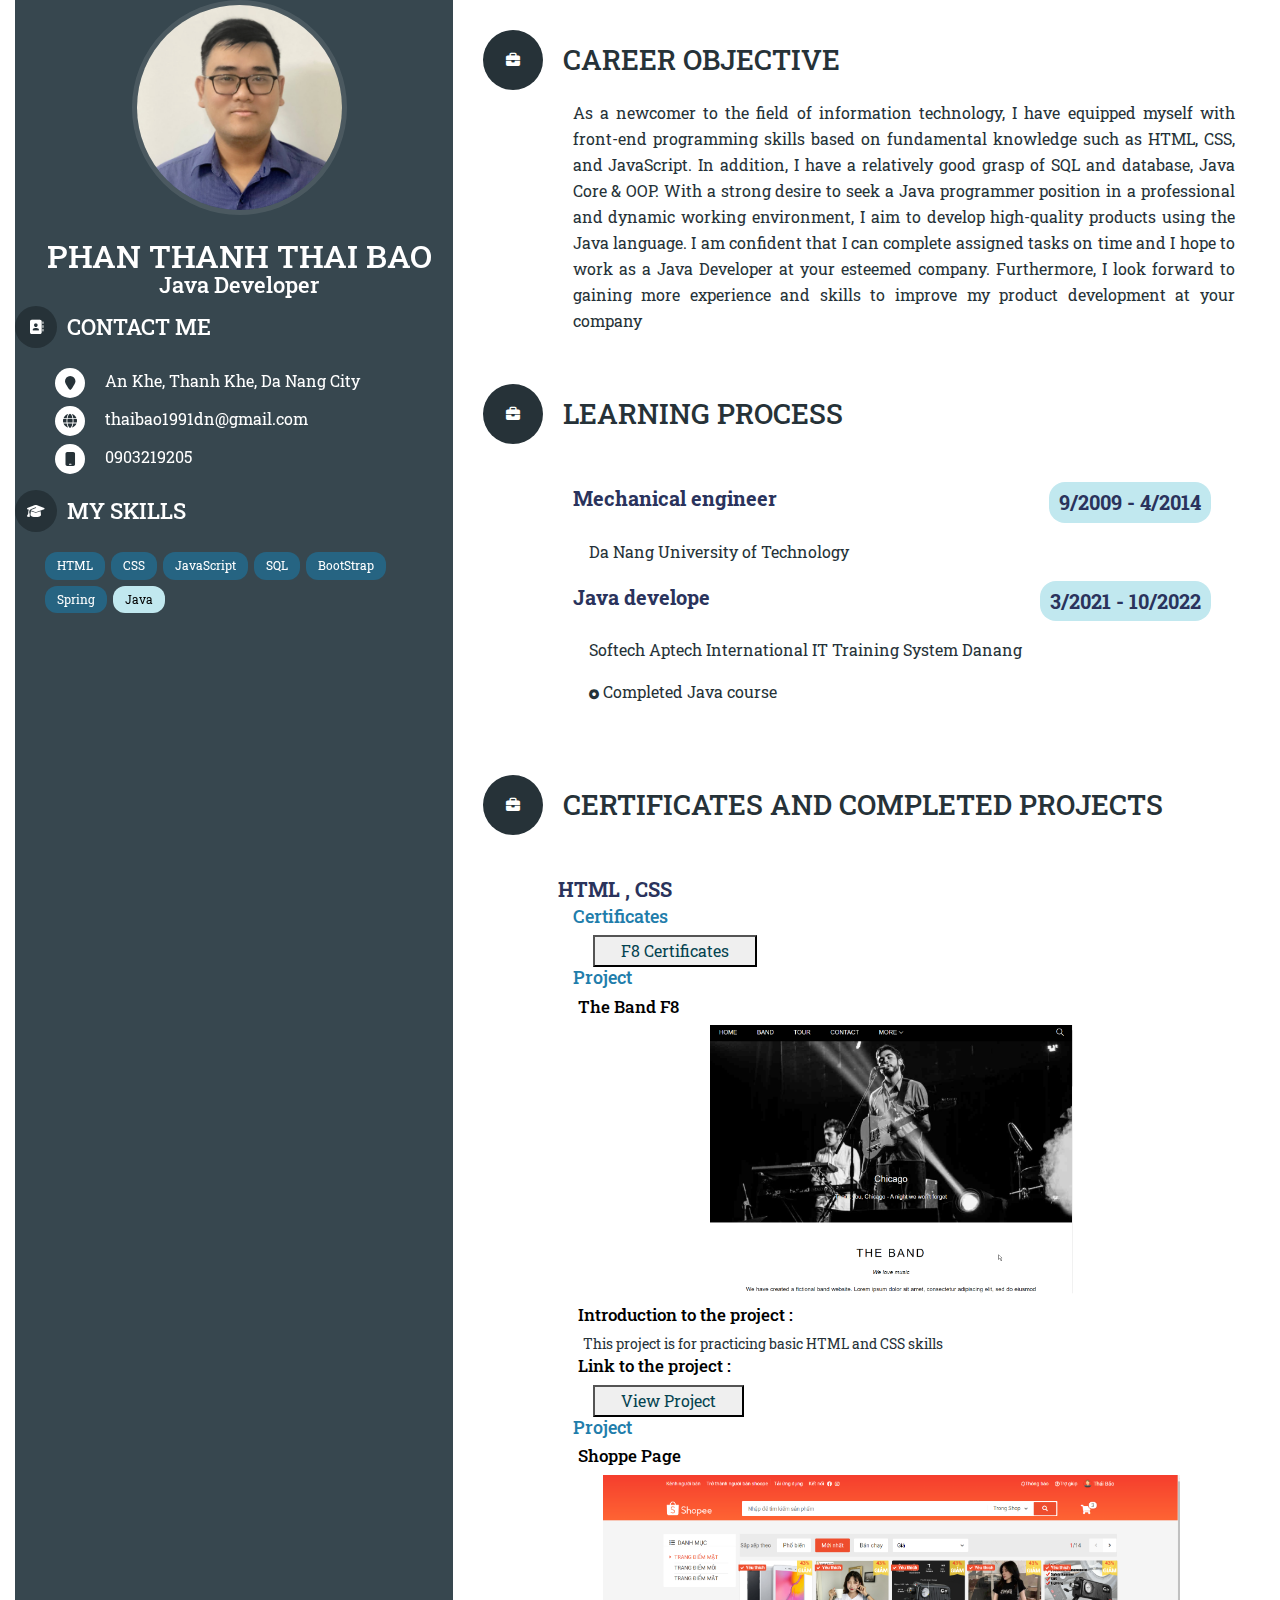
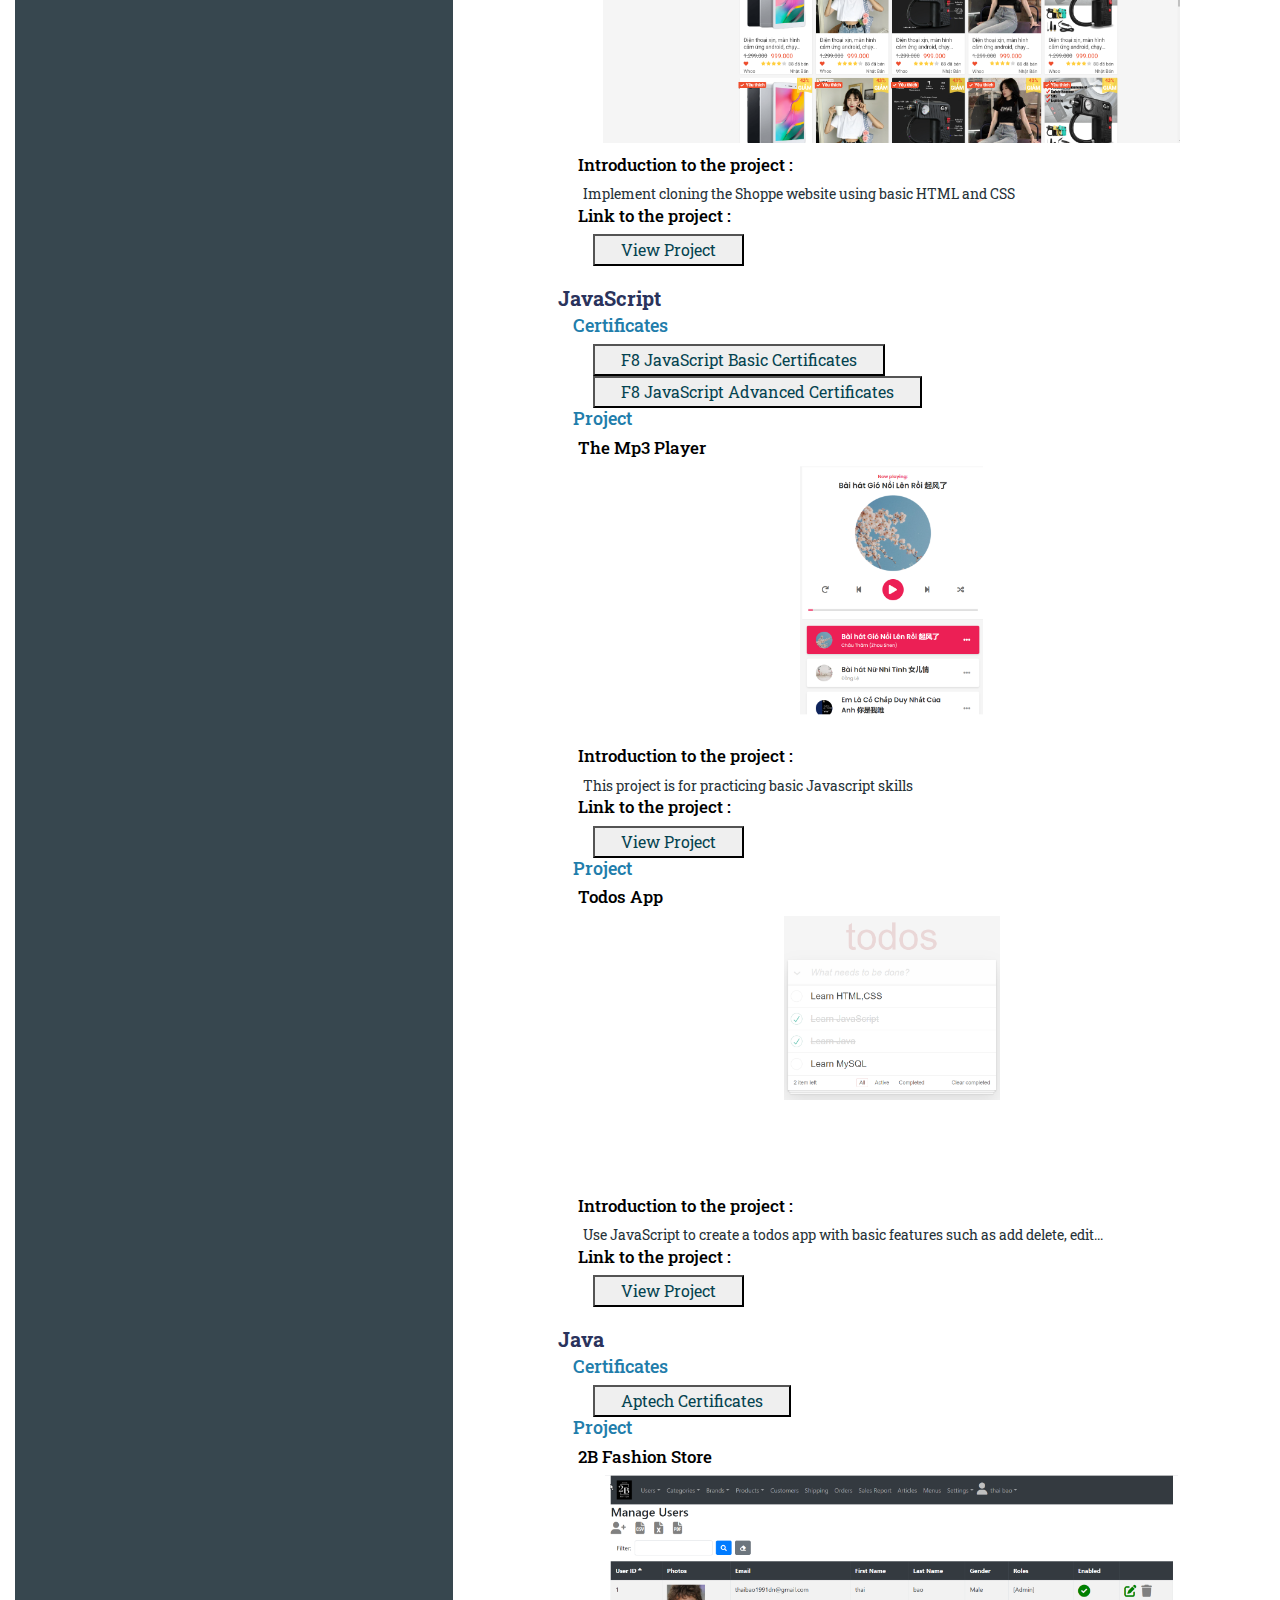
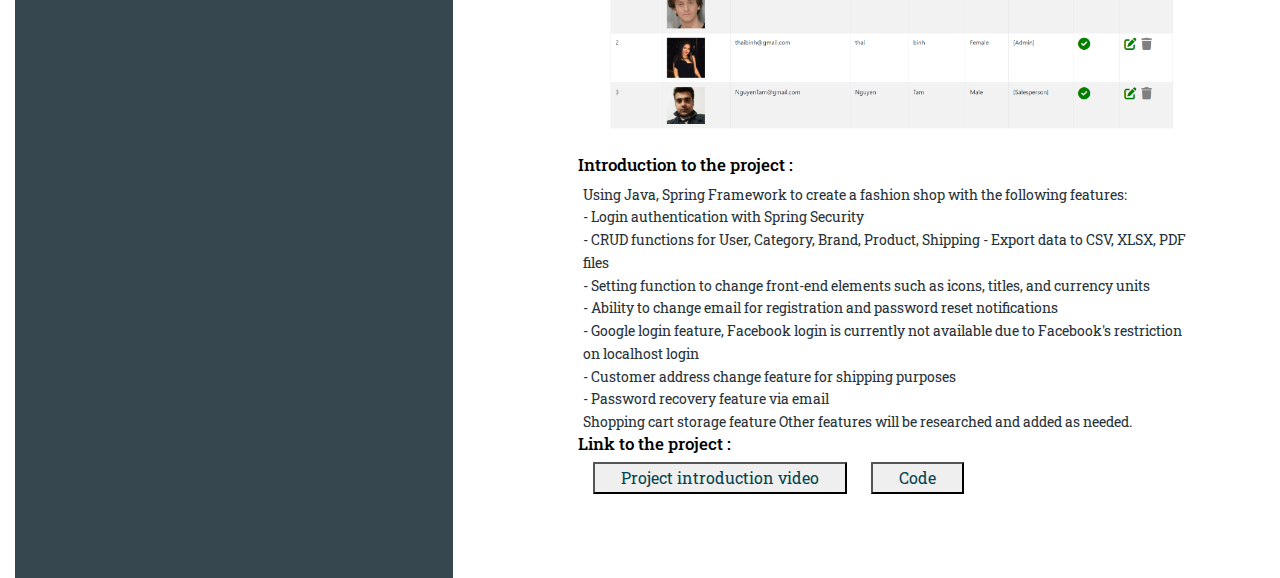
==== commit 2cb06721: "test" ====
--- a/index.html
+++ b/index.html
@@ -1,11 +1,11 @@
 <!DOCTYPE html>
-<html lang="vie">
+<html lang="en">
 
 <head>
 	<meta charset="UTF-8">
 	<title>Bao's CV</title>
 	<!-- Load font awesome -->
-	<link rel="stylesheet" href="../font/fontawesome-free-6.2.0-web/css/all.min.css">
+	<link rel="stylesheet" href="font/fontawesome-free-6.2.0-web/css/all.min.css">
 	<!-- Loat Bootstrap -->
 	<link rel="stylesheet" href="https://cdn.jsdelivr.net/npm/bootstrap@4.3.1/dist/css/bootstrap.min.css"
 		integrity="sha384-ggOyR0iXCbMQv3Xipma34MD+dH/1fQ784/j6cY/iJTQUOhcWr7x9JvoRxT2MZw1T" crossorigin="anonymous">
@@ -20,25 +20,25 @@
 	<link href="https://fonts.googleapis.com/css?family=Roboto+Slab:400,700" rel="stylesheet">
 
 	<!-- Load main stylesheet -->
-	<link rel="stylesheet" href="../assets/css/style.css">
+	<link rel="stylesheet" href="assets/css/style.css">
 </head>
 
 <body>
 	<div class="container-fluid flex">
-
+		
 		<div class="sidebar">
 			<div class="fixed-content">
 				<div class="avatar text-center">
-					<img src="../assets/img/avatar.jpg" width="215" height="215" alt="Thai Bao" />
+					<img src="assets/img/avatar.jpg" width="215" height="215" alt="Thai Bao" />
 					<h1 class="name">Phan Thanh Thai Bao</h1>
 					<h4 class="job">Java Developer</h4>
 				</div><!-- .avatar -->
-
-
+	
+	
 				<div class="module">
 					<h3 class="module__title">
 						<i class="fa fa-address-book circle circle--medium"></i>
-						<span>Thông Tin</span>
+						<span>Contact Me</span>
 					</h3>
 					<div class="module__content">
 						<ul>
@@ -57,11 +57,11 @@
 						</ul>
 					</div>
 				</div>
-
+	
 				<div class="module module--progress">
 					<h3 class="module__title">
 						<i class="fa fa-graduation-cap circle circle--medium"></i>
-						<span>Kỹ Năng</span>
+						<span>My Skills</span>
 					</h3>
 					<div class="program-language">
 						<div class="main-language">HTML</div>
@@ -72,22 +72,26 @@
 						<div class="main-language">Spring</div>
 						<div class="sub-language">Java</div>
 					</div>
-				</div>
+				</div>				
 			</div>
 		</div>
 		<div class="content">
 			<div class="section">
 				<h2 class="section__title">
 					<i class="fa fa-briefcase circle circle--large"></i>
-					<span>MỤC TIÊU NGHỀ NGHIỆP</span>
+					<span>CAREER OBJECTIVE</span>
 				</h2>
 				<div class="section__content">
 					<div class="module">
 						<div class="module__content">
-							<p>Là một người mới gia nhập lĩnh vực công nghệ thông tin tôi đã trang bị cho mình các kiến
-								thức cơ bản HTML, CSS, JavaScript . Ngoài ra tôi còn có kiến thức tương đối tốt về SQL
-								và cơ sở dữ liệu, Java Core & OOP . Tôi luôn nỗ lực, tìm hiểu thêm kiến thức mới để đáp
-								ứng yêu cầu của công việc và phát triển kỹ năng của bản thân.</p>
+							<p>As a newcomer to the field of information technology, I have equipped myself with
+								front-end programming skills based on fundamental knowledge such as HTML, CSS, and
+								JavaScript. In addition, I have a relatively good grasp of SQL and database, Java Core &
+								OOP. With a strong desire to seek a Java programmer position in a professional and
+								dynamic working environment, I aim to develop high-quality products using the Java
+								language. I am confident that I can complete assigned tasks on time and I hope to work
+								as a Java Developer at your esteemed company. Furthermore, I look forward to gaining
+								more experience and skills to improve my product development at your company</p>
 						</div>
 					</div><!-- End .module #4 -->
 
@@ -98,23 +102,23 @@
 			<div class="section">
 				<h2 class="section__title">
 					<i class="fa fa-briefcase circle circle--large"></i>
-					<span>QUÁ TRÌNH HỌC TẬP</span>
+					<span>LEARNING PROCESS</span>
 				</h2>
 				<div class="education-content-container">
 					<div class="education-content">
 						<div class="row education-title">
-							<div class="col-7">Kỹ sư cơ khí</div>
+							<div class="col-7">Mechanical engineer</div>
 							<div class="col-5 education-year"><span class="year">9/2009 - 4/2014</span></div>
 						</div>
-						<p>Đại Học Bách Khoa Đà Nẵng</p>
-					</div>
-					<div class="education-content">
-						<div class="row education-title">
-							<div class="col-7">Java developed</div>
+						<p>Da Nang University of Technology</p>
+					</div>
+					<div class="education-content">
+						<div class="row education-title">
+							<div class="col-7">Java develope</div>
 							<div class="col-5 education-year"><span class="year">3/2021 - 10/2022</span></div>
 						</div>
-						<p>Trung Tâm đào tạo SoftTech Apptech</p>
-						<p><i class="fa-solid fa-circle-dot"></i> Hoàn Thành Khóa Học Java</p>
+						<p>Softech Aptech International IT Training System Danang</p>
+						<p><i class="fa-solid fa-circle-dot"></i> Completed Java course </p>
 					</div>
 				</div>
 			</div>
@@ -122,35 +126,7 @@
 			<div class="section">
 				<h2 class="section__title">
 					<i class="fa fa-briefcase circle circle--large"></i>
-					<span style="text-transform: uppercase;">Kinh Nghiệm Làm Việc</span>
-				</h2>
-				<div class="education-content-container">
-					<div class="education-content">
-						<div class="row education-title">
-							<div class="col-7">Công ty Fujikura</div>
-							<div class="col-5 education-year"><span class="year">6/2019 - 7/2021</span></div>
-
-						</div>
-						<div class="Project__introduct">
-							<div class="project_item">
-								<h4>Công việc :</h4>
-								<p>- Sử dụng VBA để tạo các form, múc đích dễ dàng quản lý, lưu trữ và truy xuất dữ liệu trong excel đối với công nhân thao tác.
-									<br>
-								- Tạo biểu mẫu để tự động lọc dữ liệu => Xuất ra file để báo cáo lên cấp trên khi họp hằng tuần 
-							<br>
-						- Phối hợp với phòng IT, tạo bảng cơ sở dữ liệu SQL để lưu trữ thông tin, các lệnh truy vấn đế cơ sở dữ liệu để lấy thông tin cần thiết và áp dụng vào phần mềm </p>
-
-							</div>
-
-						</div>
-					</div>
-				</div>
-			</div>
-
-			<div class="section">
-				<h2 class="section__title">
-					<i class="fa fa-briefcase circle circle--large"></i>
-					<span style="text-transform: uppercase;">Chứng chỉ và các dự án đã hoàn thành</span>
+					<span style="text-transform: uppercase;">Certificates and completed projects</span>
 				</h2>
 				<div class="education-content-container">
 					<div class="education-content">
@@ -169,9 +145,9 @@
 							<div class="project_item">
 								<h3>Project</h3>
 								<h4>The Band F8</h4>
-								<img src="../assets/img/F8_theband.png" alt="the band">
-								<h4>Giới thiệu project:</h4>
-								<p>Project này sử dụng HTML và CSS cơ bản để thiết kế trang the Band dựa trên F8</p>
+								<img src="./assets/img/F8_theband.png" alt="the band">
+								<h4>Introduction to the project :</h4>
+								<p>This project is for practicing basic HTML and CSS skills</p>
 								<h4>Link to the project :</h4>
 								<button>
 									<a target="_blank" href="https://thaibao1991.github.io/w3brand/">View Project</a>
@@ -181,9 +157,9 @@
 							<div class="project_item">
 								<h3>Project</h3>
 								<h4>Shoppe Page</h4>
-								<img src="../assets/img/ShoppePage.png" alt="shopeePage">
-								<h4>Giới thiệu về project :</h4>
-								<p>Tạo bản sao frontEnd đơn giản của trang web Shoppe bằng HTML, và CSS</p>
+								<img src="./assets/img/ShoppePage.png" alt="shopeePage">
+								<h4>Introduction to the project :</h4>
+								<p>Implement cloning the Shoppe website using basic HTML and CSS</p>
 								<h4>Link to the project :</h4>
 								<button>
 									<a target="_blank" href="https://thaibao1991.github.io/ShopeePage/">View Project</a>
@@ -213,9 +189,9 @@
 							<div class="project_item">
 								<h3>Project</h3>
 								<h4>The Mp3 Player</h4>
-								<img src="../assets/img/Mp3Player.png" alt="mp3 Player">
-								<h4>Giới thiệu project:</h4>
-								<p>Project này sử dụng javascript cơ bản để tạo ứng dụng phát nhạc Mp3 trên website</p>
+								<img src="./assets/img/Mp3Player.png" alt="mp3 Player">
+								<h4>Introduction to the project :</h4>
+								<p>This project is for practicing basic Javascript skills</p>
 								<h4>Link to the project :</h4>
 								<button>
 									<a target="_blank" href="https://thaibao1991.github.io/Mp3Music/">View Project</a>
@@ -225,9 +201,9 @@
 							<div class="project_item">
 								<h3>Project</h3>
 								<h4>Todos App</h4>
-								<img src="../assets/img/todosapp.png" alt="shopeePage">
-								<h4>Giới thiệu project:</h4>
-								<p>Sử dụng Javascript để tạo todos với các chức năng cơ bản như thêm, sửa , xóa...
+								<img src="./assets/img/todosapp.png" alt="shopeePage">
+								<h4>Introduction to the project :</h4>
+								<p>Use JavaScript to create a todos app with basic features such as add delete, edit...
 								</p>
 								<h4>Link to the project :</h4>
 								<button>
@@ -246,32 +222,30 @@
 								<h3>Certificates</h3>
 								<button>
 									<a target="_blank"
-										href="https://drive.google.com/file/d/1AuEguUhUcsXWyIJ8lNH4fOeQWiJiPWKv/view?usp=sharing">Aptech
-										Certificates</a>
+										href="https://drive.google.com/file/d/1AuEguUhUcsXWyIJ8lNH4fOeQWiJiPWKv/view?usp=sharing">Aptech Certificates</a>
 								</button>
 							</div>
 							<div class="project_item">
 								<h3>Project</h3>
 								<h4>2B Fashion Store</h4>
-								<img src="../assets/img/shop2b.png" alt="shop2b">
-								<h4>Giới thiệu về project:</h4>
-								<p>Sử dụng Java, Spring để tạo trang web về shop thời trang :
+								<img src="./assets/img/shop2b.png" alt="shop2b">
+								<h4>Introduction to the project :</h4>
+								<p>Using Java, Spring Framework to create a fashion shop with the following features:
 									<br>
-									- Xét duyệt đăng nhập với Spring Security <br>
-									- CRUD cho User, Category, Brand, Product, Shipping
-									- Xuất ra file CSV, XLSX, PDF files<br>
-									- Thêm khả năng cài đặt để thay đổi giá tiền, số lượng sản phẩm....<br>
-									- Khả năng đăng nhập, đăng ký bằng google và nhận được email xác nhận qua email<br>
-									- Thêm địa chỉ giao hàng<br>
-									- Thay đổi mật khẩu khi quên qua email<br>
-									Một số tính năng khác sẽ được bổ sung vào sau.<br>
+									- Login authentication with Spring Security <br>
+									- CRUD functions for User, Category, Brand, Product, Shipping
+									- Export data to CSV, XLSX, PDF files<br>
+									- Setting function to change front-end elements such as icons, titles, and currency units<br>
+									- Ability to change email for registration and password reset notifications<br>
+									- Google login feature, Facebook login is currently not available due to Facebook's restriction on localhost login<br>
+									- Customer address change feature for shipping purposes<br>
+									- Password recovery feature via email<br>
+									Shopping cart storage feature Other features will be researched and added as needed.<br>
 								</p>
 								<h4>Link to the project :</h4>
 								<button>
-									<a target="_blank"
-										href="https://drive.google.com/file/d/1waL53M26onHL4hDvWmjnEsrnhBvND9Gd/view?usp=share_link">Project
-										introduction video</a>
-
+									<a target="_blank" href="https://drive.google.com/file/d/1waL53M26onHL4hDvWmjnEsrnhBvND9Gd/view?usp=share_link">Project introduction video</a>
+									
 								</button>
 								<button>
 									<a target="_blank" href="https://github.com/ThaiBao1991/Shop2BProject">Code</a>
